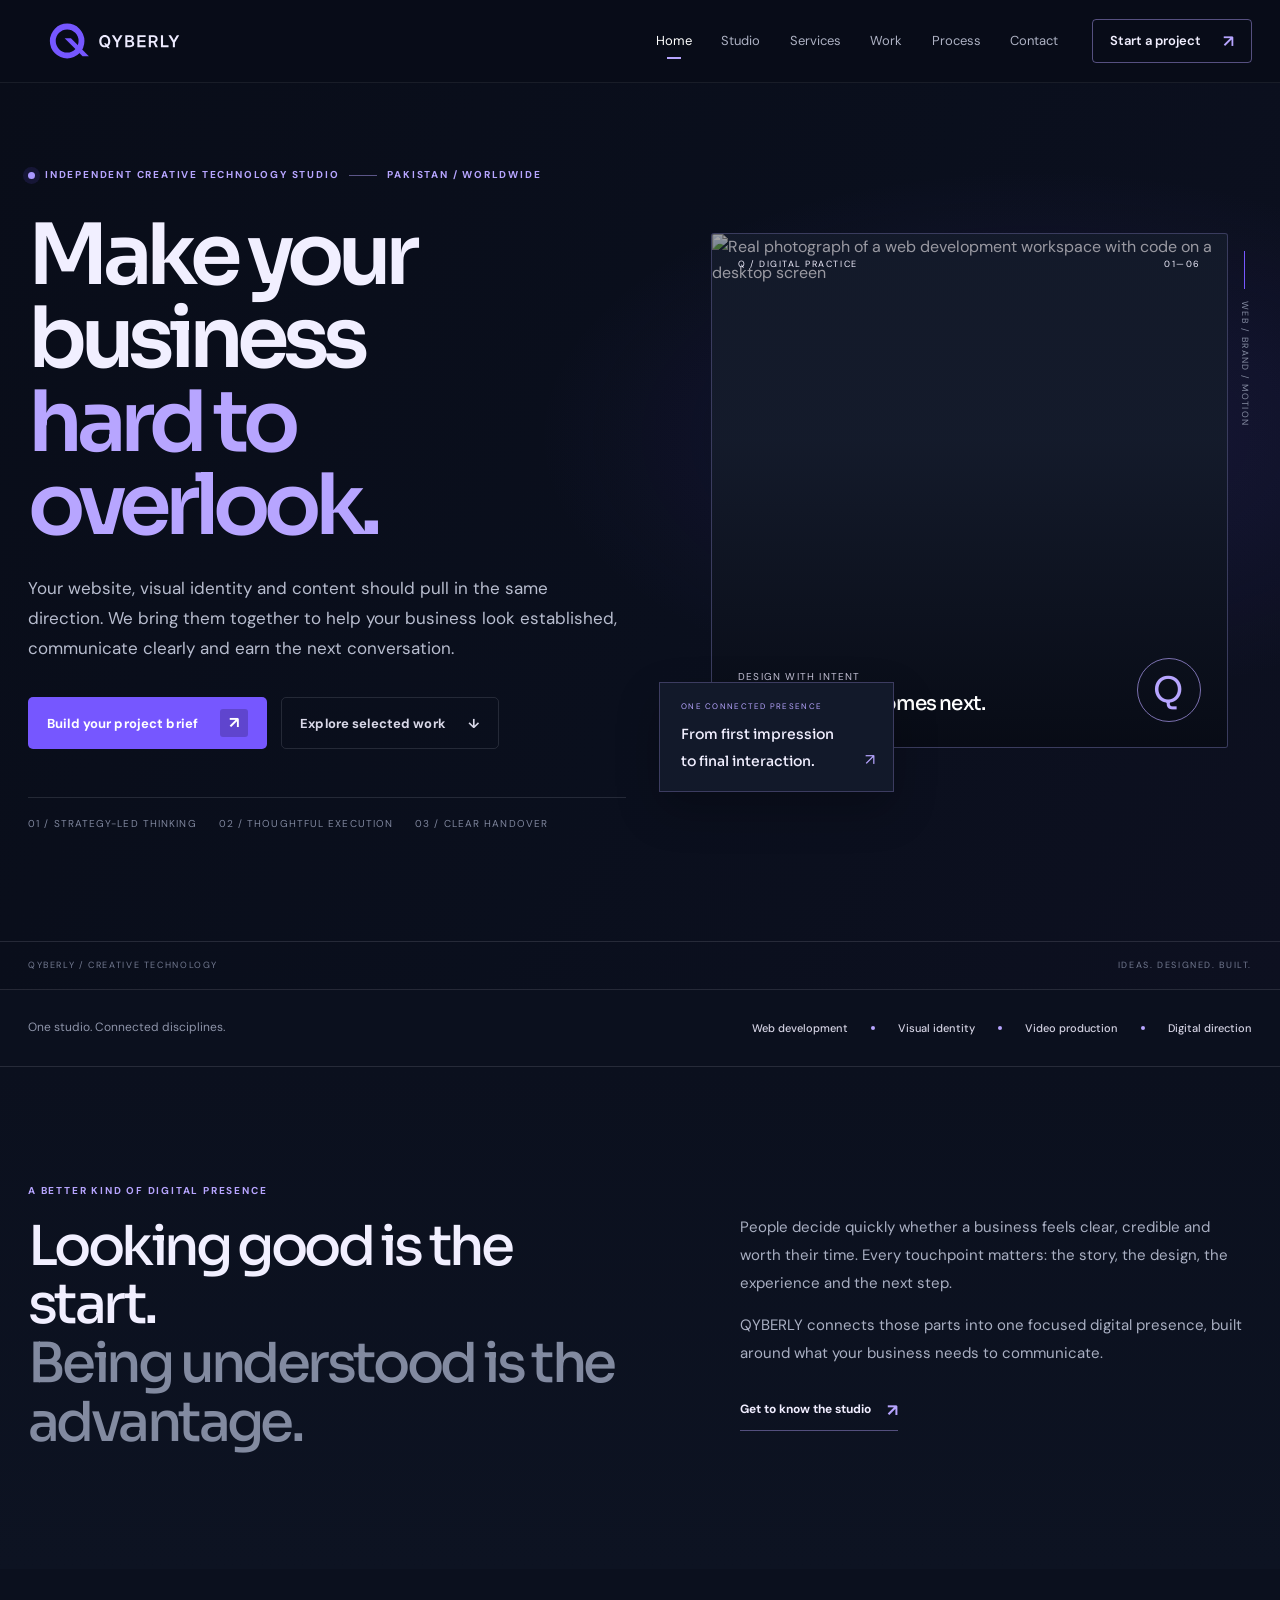
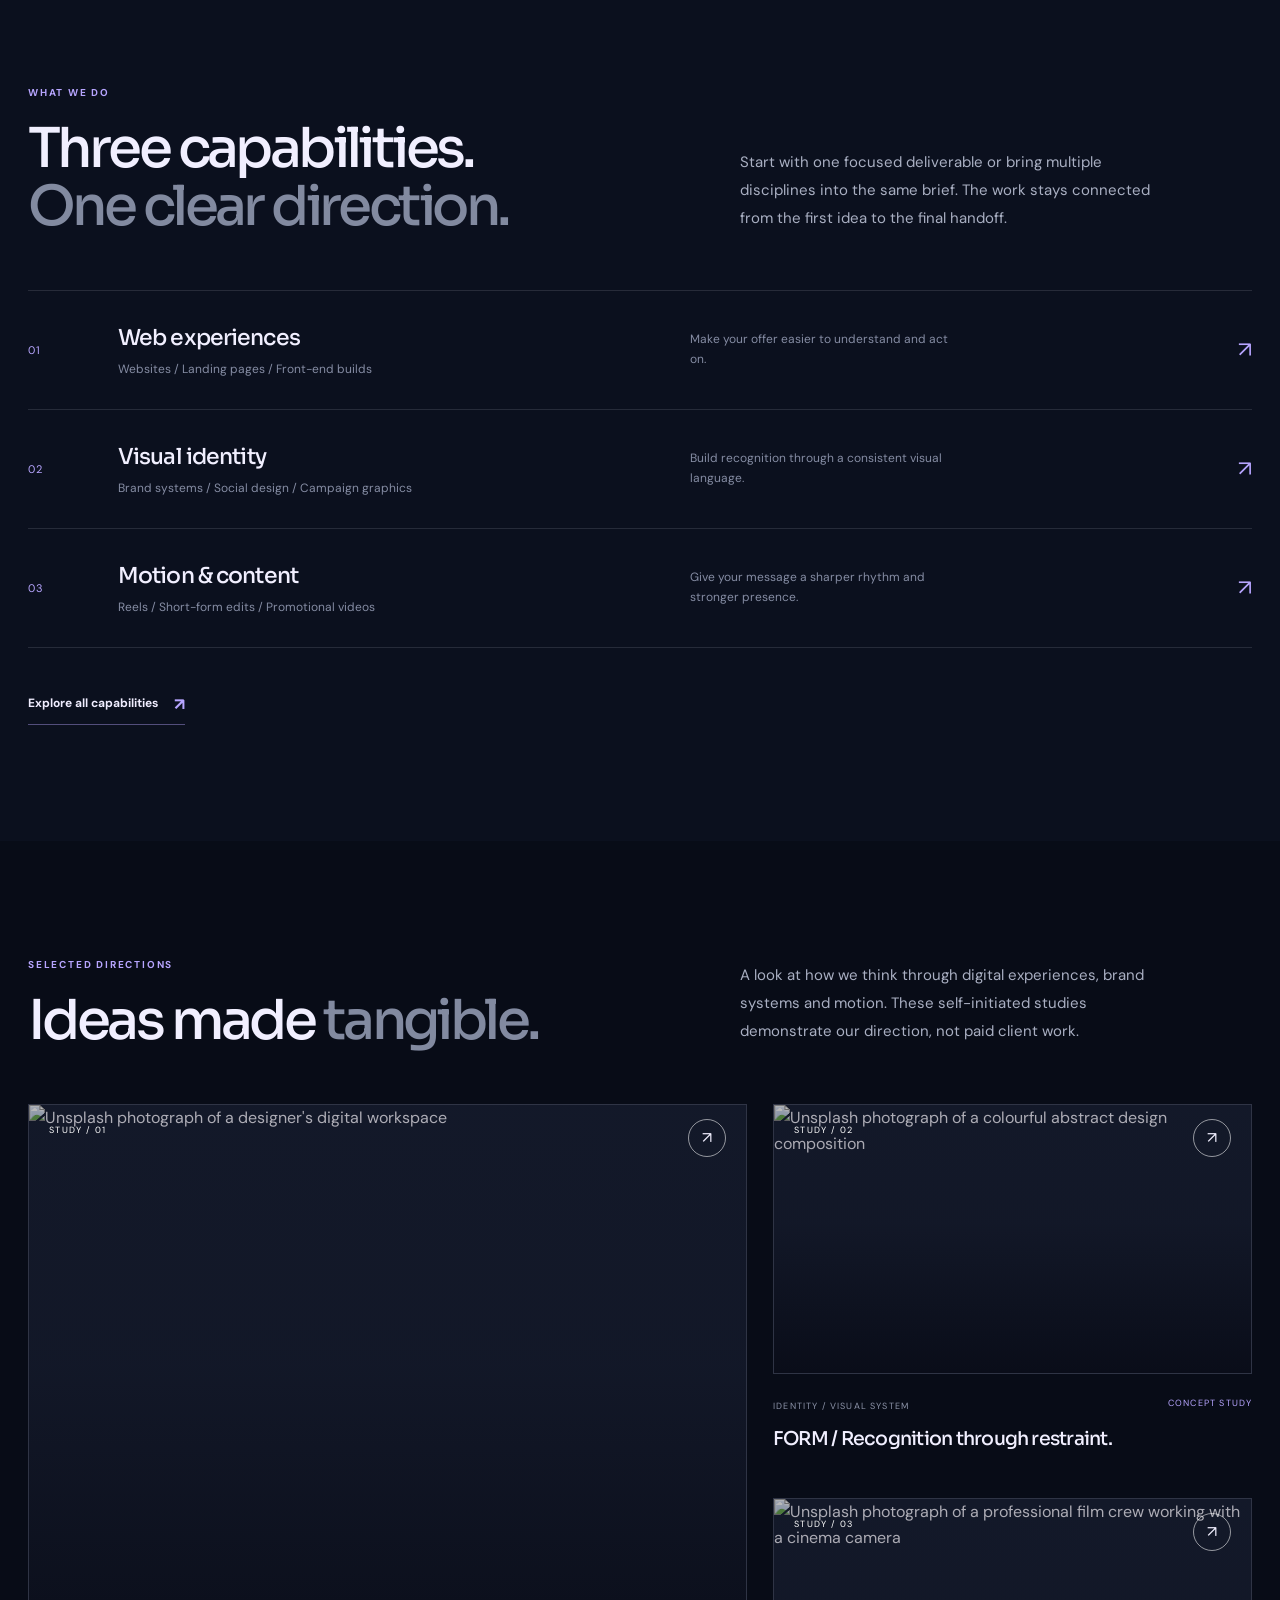
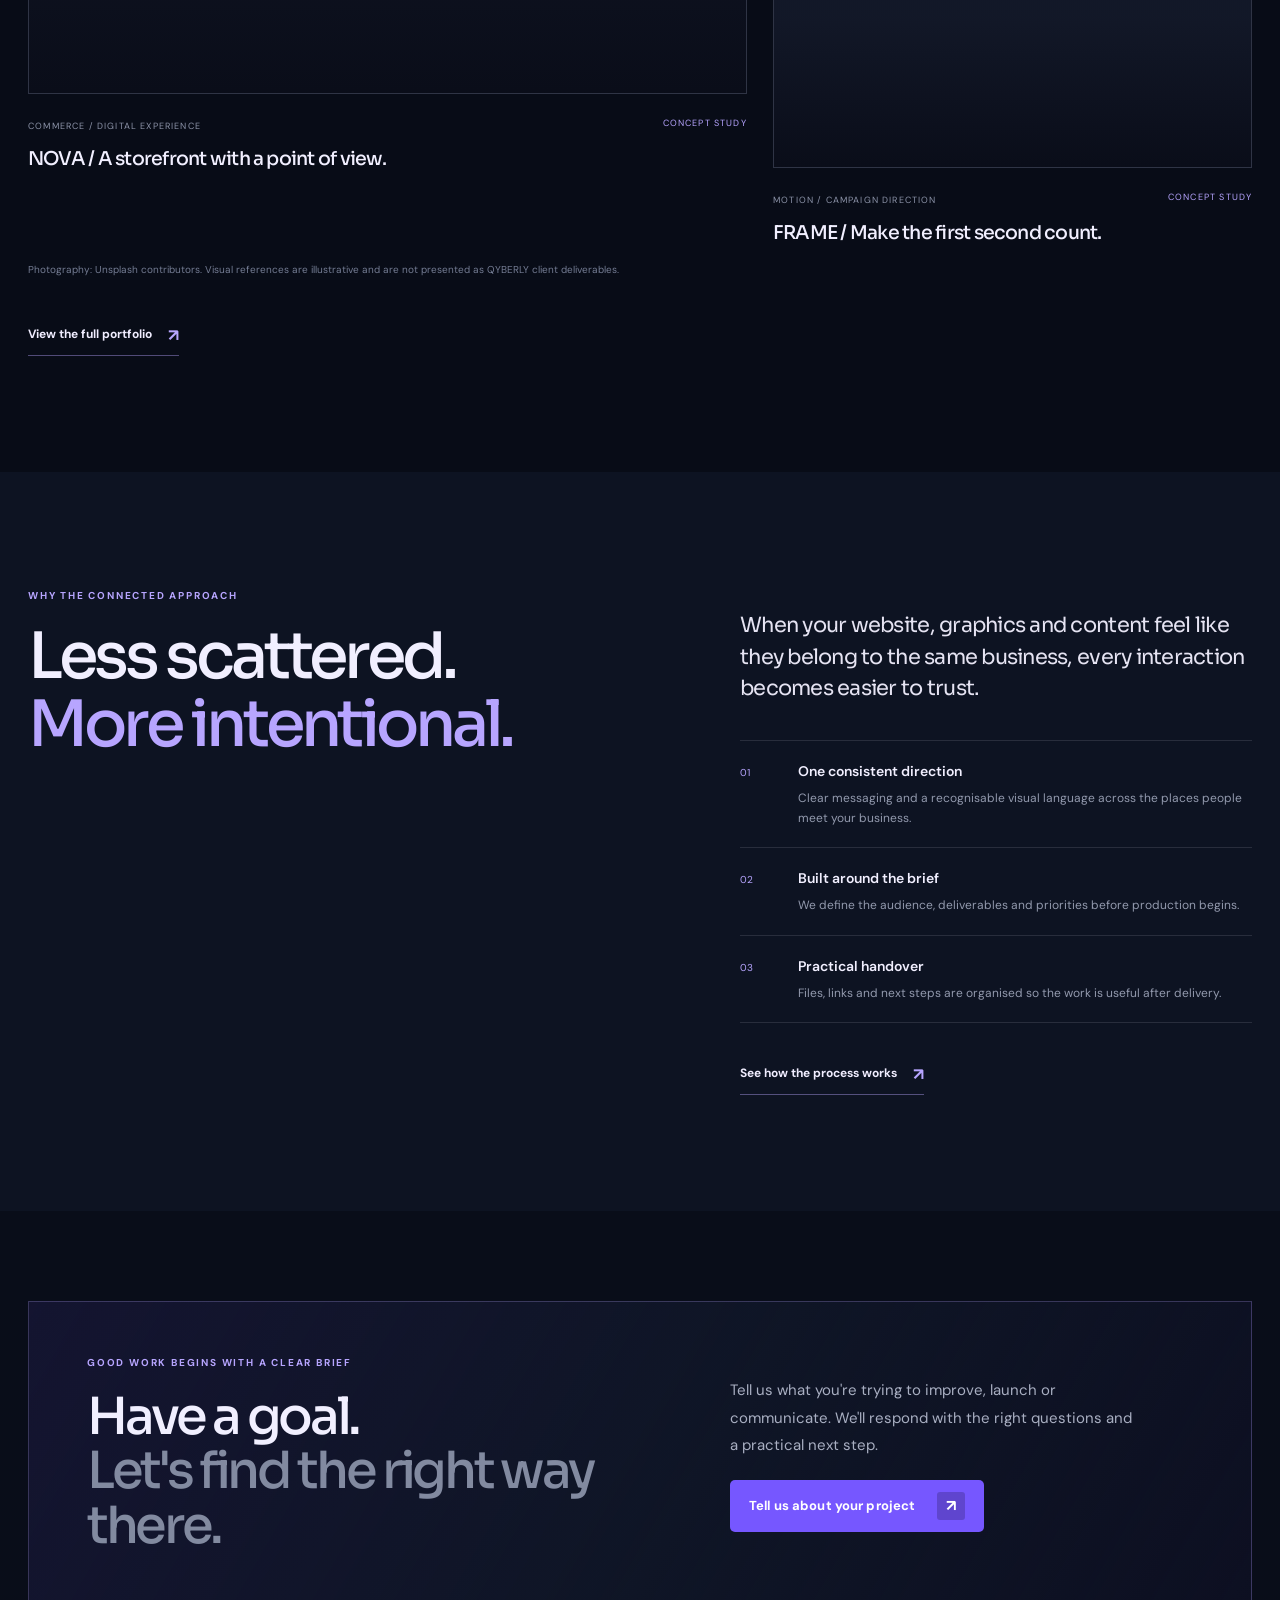
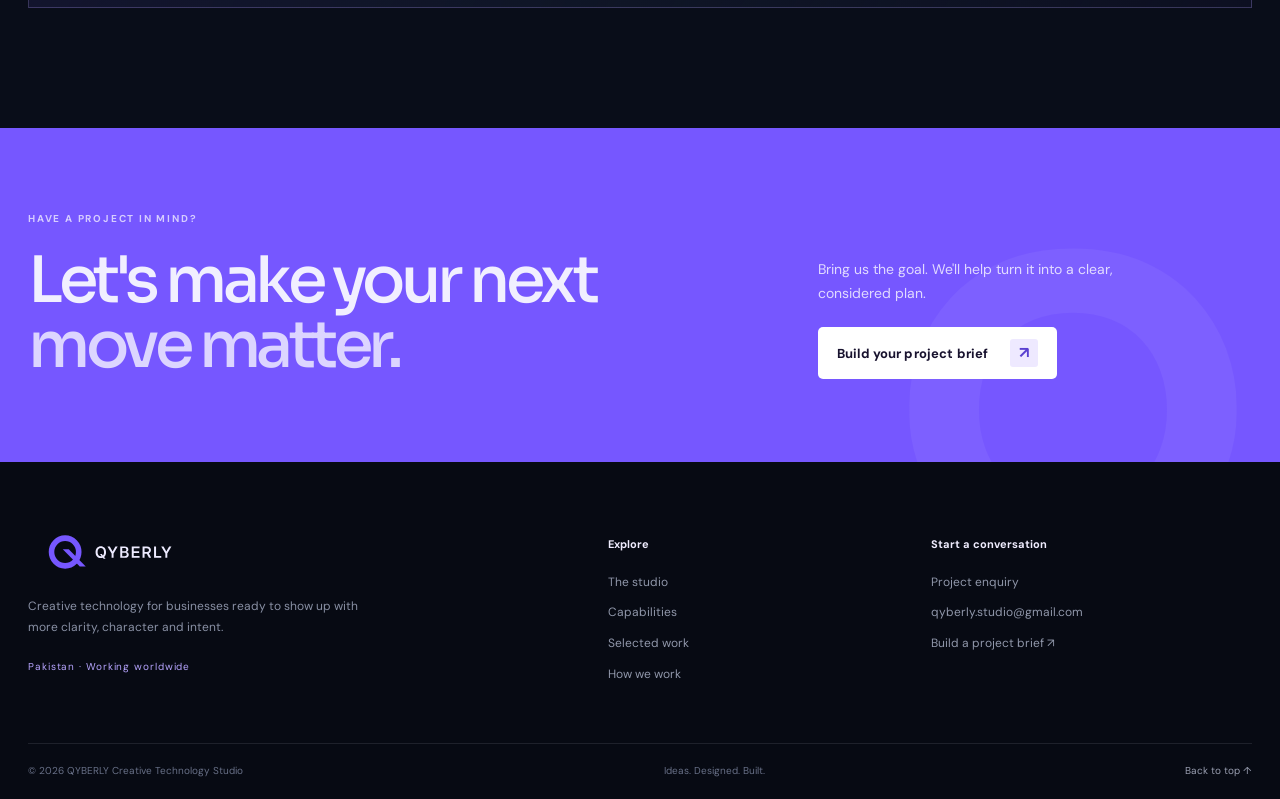
==== index.html @ 38f423c2 "Launch QYBERLY premium studio website v4.0" ====
<!doctype html>
<html lang="en">
<head>
  <meta charset="utf-8">
  <meta name="viewport" content="width=device-width, initial-scale=1">
  <meta name="theme-color" content="#090d19">
  <meta name="description" content="QYBERLY connects web development, graphic design and video production into a clear digital presence for businesses in Pakistan and worldwide.">
  <meta property="og:type" content="website">
  <meta property="og:title" content="Creative technology for ambitious businesses | QYBERLY">
  <meta property="og:description" content="QYBERLY connects web development, graphic design and video production into a clear digital presence for businesses in Pakistan and worldwide.">
  <meta property="og:image" content="assets/brand/qyberly-logo-transparent.png">
  <title>Creative technology for ambitious businesses | QYBERLY</title>
  <link rel="icon" href="assets/brand/favicon.ico" sizes="any">
  <link rel="icon" type="image/png" href="assets/brand/favicon-32.png">
  <link rel="preconnect" href="https://fonts.googleapis.com">
  <link rel="preconnect" href="https://fonts.gstatic.com" crossorigin>
  <link href="https://fonts.googleapis.com/css2?family=DM+Sans:wght@400;500;600;700&family=Sora:wght@400;500;600;700;800&display=swap" rel="stylesheet">
  <link rel="stylesheet" href="css/style.css">
  
  <script src="js/main.js" defer></script>
</head>
<body data-page="index">
<a class="skip-link" href="#main">Skip to content</a>
<div class="reading-progress" aria-hidden="true"><span id="reading-progress-bar"></span></div>
<header class="site-header" id="top">
  <div class="nav-frame">
    <a class="brand-lockup" href="index.html" aria-label="QYBERLY home"><img src="assets/brand/qyberly-logo.svg" alt="QYBERLY Creative Technology Studio"></a>
    <button class="nav-toggle" type="button" aria-expanded="false" aria-controls="primary-nav" aria-label="Open navigation"><span></span><span></span></button>
    <nav class="primary-nav" id="primary-nav" aria-label="Primary navigation"><a href="index.html" aria-current="page">Home</a><a href="about.html">Studio</a><a href="services.html">Services</a><a href="portfolio.html">Work</a><a href="process.html">Process</a><a href="contact.html">Contact</a></nav>
    <a class="nav-cta" href="contact.html">Start a project <span aria-hidden="true">↗</span></a>
  </div>
</header>
<main id="main">
<section class="home-hero">
  <div class="container hero-layout">
    <div class="hero-copy" data-reveal>
      <div class="hero-kicker"><span class="status-dot"></span> Independent creative technology studio <span class="kicker-line"></span> Pakistan / Worldwide</div>
      <h1>Make your business<br><span class="type-accent">hard to overlook.</span></h1>
      <p class="hero-lead">Your website, visual identity and content should pull in the same direction. We bring them together to help your business look established, communicate clearly and earn the next conversation.</p>
      <div class="hero-actions"><a class="button button-primary" href="contact.html">Build your project brief <span class="button-arrow">↗</span></a><a class="button button-quiet" href="portfolio.html">Explore selected work <span aria-hidden="true">↓</span></a></div>
      <div class="hero-proof"><span>01 / Strategy-led thinking</span><span>02 / Thoughtful execution</span><span>03 / Clear handover</span></div>
    </div>
    <div class="hero-art" data-reveal data-delay="120">
      <div class="hero-image-frame"><img src="https://images.unsplash.com/photo-1498050108023-c5249f4df085?auto=format&fit=crop&w=1800&q=88" alt="Real photograph of a web development workspace with code on a desktop screen" fetchpriority="high"><div class="image-shade"></div><div class="hero-image-top"><span>Q / DIGITAL PRACTICE</span><span>01—06</span></div><div class="hero-image-bottom"><span>DESIGN WITH INTENT<br><strong>Build for what comes next.</strong></span><span class="hero-orbit">Q</span></div></div>
      <div class="hero-side-note"><span class="vertical-rule"></span><span>Web / Brand / Motion</span></div>
      <div class="hero-floating-note"><span class="note-label">ONE CONNECTED PRESENCE</span><strong>From first impression<br>to final interaction.</strong><span class="note-mark">↗</span></div>
    </div>
  </div>
  <div class="hero-bottom-rule"><div class="container"><span>QYBERLY / CREATIVE TECHNOLOGY</span><span>IDEAS. DESIGNED. BUILT.</span></div></div>
</section>
<section class="discipline-strip" aria-label="QYBERLY capabilities"><div class="container discipline-content"><span>One studio. Connected disciplines.</span><div><b>Web development</b><i></i><b>Visual identity</b><i></i><b>Video production</b><i></i><b>Digital direction</b></div></div></section>
<section class="section section-intro"><div class="container intro-grid"><div data-reveal><span class="eyebrow">A better kind of digital presence</span><h2>Looking good is the start.<br><span class="text-muted">Being understood is the advantage.</span></h2></div><div class="intro-copy" data-reveal data-delay="100"><p>People decide quickly whether a business feels clear, credible and worth their time. Every touchpoint matters: the story, the design, the experience and the next step.</p><p>QYBERLY connects those parts into one focused digital presence, built around what your business needs to communicate.</p><a class="underlink" href="about.html">Get to know the studio <span>↗</span></a></div></div></section>
<section class="section section-services"><div class="container"><div class="section-heading" data-reveal><div><span class="eyebrow">What we do</span><h2>Three capabilities.<br><span class="text-muted">One clear direction.</span></h2></div><p>Start with one focused deliverable or bring multiple disciplines into the same brief. The work stays connected from the first idea to the final handoff.</p></div>
  <div class="service-list-home">
    <a class="service-line" href="services.html#web" data-reveal><span class="service-index">01</span><div class="service-name"><h3>Web experiences</h3><p>Websites / Landing pages / Front-end builds</p></div><span class="service-description">Make your offer easier to understand and act on.</span><span class="service-arrow">↗</span></a>
    <a class="service-line" href="services.html#brand" data-reveal><span class="service-index">02</span><div class="service-name"><h3>Visual identity</h3><p>Brand systems / Social design / Campaign graphics</p></div><span class="service-description">Build recognition through a consistent visual language.</span><span class="service-arrow">↗</span></a>
    <a class="service-line" href="services.html#motion" data-reveal><span class="service-index">03</span><div class="service-name"><h3>Motion & content</h3><p>Reels / Short-form edits / Promotional videos</p></div><span class="service-description">Give your message a sharper rhythm and stronger presence.</span><span class="service-arrow">↗</span></a>
  </div>
  <div class="section-end-link" data-reveal><a class="underlink" href="services.html">Explore all capabilities <span>↗</span></a></div>
</div></section>
<section class="section section-work"><div class="container"><div class="section-heading" data-reveal><div><span class="eyebrow">Selected directions</span><h2>Ideas made <span class="text-muted">tangible.</span></h2></div><p>A look at how we think through digital experiences, brand systems and motion. These self-initiated studies demonstrate our direction, not paid client work.</p></div>
  <div class="home-work-grid">
    <a class="home-work-card home-work-large" href="portfolio.html#nova" data-reveal><div class="home-work-image"><img src="https://images.unsplash.com/photo-1507238691740-187a5b1d37b8?auto=format&fit=crop&w=1600&q=88" alt="Unsplash photograph of a designer's digital workspace" loading="lazy"><span class="image-index">STUDY / 01</span><span class="image-hover-arrow">↗</span></div><div class="home-work-meta"><div><span>Commerce / Digital experience</span><h3>NOVA / A storefront with a point of view.</h3></div><span class="work-type">CONCEPT STUDY</span></div></a>
    <a class="home-work-card" href="portfolio.html#form" data-reveal data-delay="80"><div class="home-work-image"><img src="https://images.unsplash.com/photo-1561070791-2526d30994b5?auto=format&fit=crop&w=1600&q=88" alt="Unsplash photograph of a colourful abstract design composition" loading="lazy"><span class="image-index">STUDY / 02</span><span class="image-hover-arrow">↗</span></div><div class="home-work-meta"><div><span>Identity / Visual system</span><h3>FORM / Recognition through restraint.</h3></div><span class="work-type">CONCEPT STUDY</span></div></a>
    <a class="home-work-card" href="portfolio.html#frame" data-reveal data-delay="150"><div class="home-work-image"><img src="https://images.unsplash.com/photo-1781127445140-969397fa151c?auto=format&fit=crop&w=1600&q=88" alt="Unsplash photograph of a professional film crew working with a cinema camera" loading="lazy"><span class="image-index">STUDY / 03</span><span class="image-hover-arrow">↗</span></div><div class="home-work-meta"><div><span>Motion / Campaign direction</span><h3>FRAME / Make the first second count.</h3></div><span class="work-type">CONCEPT STUDY</span></div></a>
  </div>
  <p class="image-credit">Photography: Unsplash contributors. Visual references are illustrative and are not presented as QYBERLY client deliverables.</p>
  <div class="section-end-link" data-reveal><a class="underlink" href="portfolio.html">View the full portfolio <span>↗</span></a></div>
</div></section>
<section class="section section-difference"><div class="container difference-grid"><div class="difference-title" data-reveal><span class="eyebrow">Why the connected approach</span><h2>Less scattered.<br><em>More intentional.</em></h2></div><div class="difference-content" data-reveal data-delay="100"><p class="difference-lead">When your website, graphics and content feel like they belong to the same business, every interaction becomes easier to trust.</p><div class="difference-points"><div><span>01</span><div><h3>One consistent direction</h3><p>Clear messaging and a recognisable visual language across the places people meet your business.</p></div></div><div><span>02</span><div><h3>Built around the brief</h3><p>We define the audience, deliverables and priorities before production begins.</p></div></div><div><span>03</span><div><h3>Practical handover</h3><p>Files, links and next steps are organised so the work is useful after delivery.</p></div></div></div><a class="underlink" href="process.html">See how the process works <span>↗</span></a></div></div></section>
<section class="section section-fit"><div class="container fit-panel" data-reveal><div><span class="eyebrow">Good work begins with a clear brief</span><h2>Have a goal.<br><span class="text-muted">Let's find the right way there.</span></h2></div><div><p>Tell us what you're trying to improve, launch or communicate. We'll respond with the right questions and a practical next step.</p><a class="button button-primary" href="contact.html">Tell us about your project <span class="button-arrow">↗</span></a></div></div></section>
</main>
<section class="closing-band">
  <div class="container closing-inner" data-reveal>
    <div><span class="eyebrow">Have a project in mind?</span><h2>Let's make your next<br><em>move matter.</em></h2></div>
    <div class="closing-action"><p>Bring us the goal. We'll help turn it into a clear, considered plan.</p><a class="button button-light" href="contact.html">Build your project brief <span class="button-arrow">↗</span></a></div>
  </div>
</section>
<footer class="site-footer">
  <div class="container footer-main">
    <div class="footer-intro"><a href="index.html" class="footer-logo"><img src="assets/brand/qyberly-logo.svg" alt="QYBERLY"></a><p>Creative technology for businesses ready to show up with more clarity, character and intent.</p><span class="footer-location">Pakistan · Working worldwide</span></div>
    <div class="footer-column"><h3>Explore</h3><a href="about.html">The studio</a><a href="services.html">Capabilities</a><a href="portfolio.html">Selected work</a><a href="process.html">How we work</a></div>
    <div class="footer-column"><h3>Start a conversation</h3><a href="contact.html">Project enquiry</a><a href="mailto:qyberly.studio@gmail.com">qyberly.studio@gmail.com</a><a href="contact.html#project-brief">Build a project brief ↗</a></div>
  </div>
  <div class="container footer-bottom"><span>© <span data-year></span> QYBERLY Creative Technology Studio</span><span>Ideas. Designed. Built.</span><a href="#top">Back to top ↑</a></div>
</footer>

<dialog class="command-palette" id="command-palette" aria-label="Quick navigation">
  <div class="command-palette-head"><span>QYBERLY / QUICK NAVIGATION</span><kbd>ESC</kbd></div>
  <label class="command-search"><span>⌕</span><input id="command-search-input" type="search" placeholder="Search pages and actions..." autocomplete="off"></label>
  <div class="command-results" id="command-results">
    <a href="index.html"><small>PAGE / 01</small><b>Home</b><span>↗</span></a>
    <a href="about.html"><small>PAGE / 02</small><b>Studio</b><span>↗</span></a>
    <a href="services.html"><small>PAGE / 03</small><b>Services</b><span>↗</span></a>
    <a href="portfolio.html"><small>PAGE / 04</small><b>Selected work</b><span>↗</span></a>
    <a href="process.html"><small>PAGE / 05</small><b>Process</b><span>↗</span></a>
    <a href="contact.html"><small>ACTION / START</small><b>Build a project brief</b><span>↗</span></a>
  </div>
  <div class="command-palette-foot"><span>TIP</span> Press <kbd>Ctrl</kbd> + <kbd>K</kbd> from anywhere to open this menu.</div>
</dialog>

<button class="back-top" type="button" aria-label="Back to top">↑</button>
</body>
</html>
---- css/style.css ----
/* QYBERLY / Studio website v3.0. Plain CSS, no build step. */
:root{
  color-scheme:dark;
  --bg:#090d19;--bg-soft:#0d1221;--panel:#11182a;--panel-2:#151d31;--panel-3:#1a2238;
  --text:#f1efff;--text-soft:#c4c4d4;--muted:#8d93a9;--line:rgba(237,235,255,.12);
  --violet:#7657ff;--violet-light:#b7a5ff;--violet-deep:#5c40e8;--white:#fff;
  --font-display:'Sora',system-ui,sans-serif;--font-body:'DM Sans',system-ui,sans-serif;
  --ease:cubic-bezier(.22,.68,0,1);--ease-out:cubic-bezier(.2,.75,.25,1);--radius:18px;
  --container: min(1240px, calc(100% - 56px));
}
*{box-sizing:border-box}html{scroll-behavior:smooth;scroll-padding-top:110px}body{margin:0;background:var(--bg);color:var(--text);font-family:var(--font-body);font-size:16px;line-height:1.65;-webkit-font-smoothing:antialiased}body.nav-open{overflow:hidden}a{color:inherit;text-decoration:none}button,input,textarea,select{font:inherit}button{color:inherit}img{display:block;max-width:100%}::selection{background:rgba(118,87,255,.35);color:#fff}.container{width:var(--container);margin-inline:auto}.skip-link{position:fixed;left:18px;top:-60px;z-index:999;background:#fff;color:#111;padding:12px 16px;border-radius:6px}.skip-link:focus{top:18px}.reading-progress{position:fixed;top:0;left:0;width:100%;height:2px;z-index:200;background:transparent}.reading-progress span{display:block;width:0;height:100%;background:var(--violet-light);transform-origin:left}
.site-header{position:sticky;top:0;z-index:100;background:rgba(9,13,25,.88);backdrop-filter:blur(18px);border-bottom:1px solid rgba(237,235,255,.075)}.nav-frame{width:var(--container);height:82px;margin:auto;display:flex;align-items:center;justify-content:space-between;gap:34px}.brand-lockup{width:174px;flex:none;display:flex;align-items:center}.brand-lockup img{width:100%;height:auto}.primary-nav{display:flex;align-items:center;gap:clamp(18px,2.3vw,32px);margin-left:auto}.primary-nav a{font-size:13px;color:#aeb2c4;transition:color .35s var(--ease)}.primary-nav a:hover,.primary-nav a[aria-current=page]{color:#fff}.primary-nav a[aria-current=page]:after{content:'';display:block;height:2px;width:14px;margin:5px auto -7px;background:var(--violet-light)}.nav-cta{height:44px;padding:0 17px;display:inline-flex;align-items:center;gap:22px;border:1px solid rgba(183,165,255,.45);border-radius:4px;font-size:13px;font-weight:600;white-space:nowrap;transition:background .35s var(--ease),border-color .35s var(--ease),transform .35s var(--ease)}.nav-cta span{color:var(--violet-light);font-size:17px}.nav-cta:hover{background:rgba(118,87,255,.12);border-color:var(--violet-light);transform:translateY(-2px)}.nav-toggle{display:none}
.home-hero{position:relative;overflow:hidden;border-bottom:1px solid var(--line);background:radial-gradient(ellipse at 81% 39%,rgba(86,62,201,.16),transparent 34%),linear-gradient(120deg,#090d19 0%,#0a0f1d 55%,#0d1020 100%)}.hero-layout{min-height:690px;padding-top:84px;padding-bottom:92px;display:grid;grid-template-columns:1.05fr .95fr;gap:7%;align-items:center}.hero-copy{position:relative;z-index:2;padding-bottom:16px}.hero-kicker,.eyebrow{display:flex;align-items:center;gap:10px;color:var(--violet-light);font-size:10px;text-transform:uppercase;letter-spacing:.18em;font-weight:700}.status-dot{width:7px;height:7px;border-radius:50%;background:#a997ff;box-shadow:0 0 0 5px rgba(118,87,255,.13)}.kicker-line{width:28px;height:1px;background:rgba(183,165,255,.48)}h1,h2,h3,p{margin-top:0}.hero-copy h1,.page-hero h1{font-family:var(--font-display);font-weight:600;letter-spacing:-.075em;line-height:.99;font-size:clamp(3.6rem,6.6vw,6.65rem);margin:30px 0 26px;max-width:800px}.type-accent,.page-hero h1 em,.difference-title h2 em,.faq-layout h2 em,.contact-aside h2 em,.service-panel-copy h2 em,.process-intro h2 em,.collaboration-grid h2 em{font-style:normal;color:var(--violet-light)}.hero-lead{max-width:590px;color:#b8bdcf;font-size:17px;line-height:1.75;margin-bottom:34px}.hero-actions{display:flex;gap:14px;align-items:center;flex-wrap:wrap}.button{min-height:52px;padding:0 18px;display:inline-flex;align-items:center;justify-content:center;gap:22px;border:1px solid transparent;border-radius:5px;font-weight:700;font-size:13px;letter-spacing:.01em;transition:transform .4s var(--ease),background .4s var(--ease),border-color .4s var(--ease),color .4s var(--ease);cursor:pointer}.button:hover{transform:translateY(-3px)}.button:active{transform:translateY(-1px) scale(.99)}.button-primary{background:var(--violet);color:white}.button-primary:hover{background:#886eff}.button-arrow{width:28px;height:28px;border-radius:3px;background:rgba(12,9,31,.22);display:inline-flex;align-items:center;justify-content:center;font-size:16px}.button-quiet{background:transparent;border-color:var(--line);color:#d9d8e8}.button-quiet:hover,.button-outline:hover{border-color:var(--violet-light);background:rgba(118,87,255,.09)}.hero-proof{display:flex;gap:22px;flex-wrap:wrap;margin-top:48px;padding-top:18px;border-top:1px solid var(--line);max-width:610px}.hero-proof span{font-size:10px;text-transform:uppercase;letter-spacing:.11em;color:#7f869d}.hero-art{position:relative;min-width:0;padding:10px 24px 44px 0}.hero-image-frame{height:515px;position:relative;overflow:hidden;background:#151c2d;border:1px solid rgba(183,165,255,.23);border-radius:3px}.hero-image-frame img{width:100%;height:100%;object-fit:cover;filter:saturate(.72) brightness(.72);transition:transform 1.2s var(--ease)}.hero-image-frame:hover img{transform:scale(1.035)}.image-shade{position:absolute;inset:0;background:linear-gradient(180deg,rgba(5,8,17,.12),rgba(5,8,17,.08) 40%,rgba(5,8,17,.83))}.hero-image-top,.hero-image-bottom{position:absolute;left:26px;right:26px;display:flex;justify-content:space-between;align-items:flex-start}.hero-image-top{top:23px;color:#f1efff;font-size:9px;letter-spacing:.17em}.hero-image-bottom{bottom:25px;align-items:flex-end;color:#c7c5d9;font-size:10px;letter-spacing:.12em;line-height:1.8}.hero-image-bottom strong{font-family:var(--font-display);display:block;font-size:20px;letter-spacing:-.04em;color:#fff;font-weight:500}.hero-orbit{width:64px;height:64px;border:1px solid rgba(183,165,255,.65);border-radius:50%;display:grid;place-items:center;color:var(--violet-light);font-family:var(--font-display);font-size:35px;line-height:1}.hero-side-note{position:absolute;right:0;top:5%;writing-mode:vertical-rl;display:flex;gap:12px;align-items:center;color:#858ca2;font-size:9px;letter-spacing:.16em;text-transform:uppercase}.vertical-rule{height:38px;width:1px;background:var(--violet)}.hero-floating-note{position:absolute;bottom:0;left:-52px;background:#12192a;border:1px solid rgba(183,165,255,.25);padding:17px 21px;min-width:235px;box-shadow:0 18px 44px rgba(0,0,0,.24)}.note-label{display:block;color:var(--violet-light);font-size:8px;letter-spacing:.16em;margin-bottom:8px}.hero-floating-note strong{font-family:var(--font-display);font-size:14px;line-height:1.45;font-weight:500}.note-mark{position:absolute;right:18px;bottom:18px;color:var(--violet-light)}.hero-bottom-rule{border-top:1px solid var(--line)}.hero-bottom-rule .container{height:47px;display:flex;align-items:center;justify-content:space-between;color:#737a91;font-size:9px;letter-spacing:.18em}.discipline-strip{border-bottom:1px solid var(--line);background:#0b101e}.discipline-content{min-height:76px;display:flex;align-items:center;justify-content:space-between;gap:20px}.discipline-content>span{color:#8e94a9;font-size:12px}.discipline-content>div{display:flex;align-items:center;gap:23px;flex-wrap:wrap}.discipline-content b{font-weight:500;font-size:11px;color:#d4d2e3}.discipline-content i{width:4px;height:4px;background:var(--violet-light);border-radius:50%}
.section{padding:116px 0}.section-tight{padding:88px 0}.section-intro{background:linear-gradient(180deg,#0b101e,#0d1322)}.intro-grid,.section-heading,.difference-grid,.fit-panel,.about-story-grid,.capability-grid,.faq-layout,.collaboration-grid{display:grid;grid-template-columns:1.08fr .92fr;gap:9%;align-items:start}.intro-grid h2,.section-heading h2,.difference-title h2,.fit-panel h2,.about-story-grid h2,.capability-grid h2,.faq-layout h2,.collaboration-grid h2,.contact-aside h2,.service-selector-intro h2,.process-intro h2{font-family:var(--font-display);font-size:clamp(2.5rem,4.3vw,4.25rem);line-height:1.07;letter-spacing:-.065em;font-weight:500;margin:18px 0 0}.text-muted{color:#828aa0}.intro-copy{padding-top:31px}.intro-copy p,.section-heading>p,.fit-panel>div:last-child>p,.about-prose p,.capability-grid>div>p,.collaboration-grid>div>p{color:#a9afc2;line-height:1.85;font-size:15px}.underlink{display:inline-flex;align-items:center;gap:16px;margin-top:13px;padding-bottom:6px;border-bottom:1px solid rgba(183,165,255,.42);font-size:12px;font-weight:700;color:#f0edff;transition:gap .35s var(--ease),color .35s var(--ease)}.underlink span{color:var(--violet-light);font-size:17px}.underlink:hover{gap:23px;color:var(--violet-light)}.section-services{background:#0b101e}.section-heading{align-items:end;margin-bottom:53px}.section-heading>p{max-width:410px;margin-bottom:5px}.service-list-home{border-top:1px solid var(--line)}.service-line{display:grid;grid-template-columns:70px 1.1fr 1fr 40px;gap:20px;align-items:center;padding:29px 0;border-bottom:1px solid var(--line);transition:padding .4s var(--ease),background .4s var(--ease)}.service-line:hover{padding-left:14px;padding-right:14px;background:rgba(118,87,255,.045)}.service-index{color:var(--violet-light);font-size:11px;letter-spacing:.13em}.service-name h3{font-family:var(--font-display);font-size:22px;letter-spacing:-.04em;font-weight:500;margin:0 0 4px}.service-name p,.service-description{font-size:12px;color:#858ca3;margin:0}.service-description{max-width:260px}.service-arrow{justify-self:end;font-size:22px;color:var(--violet-light);transition:transform .4s var(--ease)}.service-line:hover .service-arrow{transform:translate(4px,-4px)}.section-end-link{margin-top:29px}.section-work{background:#080c17}.home-work-grid{display:grid;grid-template-columns:1.2fr .8fr;gap:42px 26px}.home-work-card{display:block;min-width:0}.home-work-large{grid-row:span 2}.home-work-image{height:270px;position:relative;overflow:hidden;background:#141a2b;border:1px solid var(--line)}.home-work-large .home-work-image{height:590px}.home-work-image:after{content:'';position:absolute;inset:0;background:linear-gradient(180deg,rgba(6,8,18,.08),rgba(6,8,18,.13) 44%,rgba(6,8,18,.72));pointer-events:none}.home-work-image img{width:100%;height:100%;object-fit:cover;filter:saturate(.72) brightness(.78);transition:transform 1.1s var(--ease),filter .8s var(--ease)}.home-work-card:hover img{transform:scale(1.045);filter:saturate(.9) brightness(.82)}.image-index{position:absolute;z-index:2;top:18px;left:20px;color:#fff;font-size:9px;letter-spacing:.15em}.image-hover-arrow{position:absolute;z-index:2;right:20px;top:14px;width:38px;height:38px;border:1px solid rgba(255,255,255,.55);border-radius:50%;display:grid;place-items:center;transition:background .35s var(--ease),transform .35s var(--ease)}.home-work-card:hover .image-hover-arrow{background:var(--violet);border-color:var(--violet);transform:rotate(45deg)}.home-work-meta{padding:17px 0 0;display:flex;justify-content:space-between;gap:18px;align-items:flex-start}.home-work-meta>div>span,.work-type{font-size:9px;text-transform:uppercase;letter-spacing:.13em;color:#8d94a9}.home-work-meta h3{font-family:var(--font-display);font-size:19px;letter-spacing:-.04em;font-weight:500;margin:7px 0 0}.work-type{white-space:nowrap;padding-top:5px;color:var(--violet-light)}.concept-note,.portfolio-disclaimer,.image-credit{font-size:10px;color:#747c93;line-height:1.65}.concept-note{margin:32px 0 0}.image-credit{margin:13px 0 0}.section-difference{background:#0d1322}.difference-title h2{font-size:clamp(2.9rem,5vw,5rem)}.difference-content{padding-top:22px}.difference-lead{font-family:var(--font-display);font-size:21px;line-height:1.5;letter-spacing:-.035em;color:#e5e3f2;margin:0 0 35px}.difference-points{border-top:1px solid var(--line);margin-bottom:24px}.difference-points>div{display:grid;grid-template-columns:42px 1fr;gap:16px;padding:19px 0;border-bottom:1px solid var(--line)}.difference-points>div>span{font-size:10px;color:var(--violet-light);padding-top:5px}.difference-points h3{font-size:14px;font-weight:600;margin:0 0 5px}.difference-points p{font-size:12px;color:#9299ad;line-height:1.7;margin:0}.section-fit{padding-top:90px;padding-bottom:120px}.fit-panel{padding:53px 58px;border:1px solid rgba(183,165,255,.25);background:linear-gradient(120deg,rgba(118,87,255,.1),rgba(17,24,42,.8) 52%,rgba(118,87,255,.04));align-items:center}.fit-panel h2{font-size:clamp(2.4rem,4vw,3.8rem)}.fit-panel>div:last-child{max-width:410px}.fit-panel>div:last-child>p{margin-bottom:20px}
.closing-band{padding:83px 0;background:#7657ff;position:relative;overflow:hidden}.closing-band:after{content:'Q';position:absolute;right:2%;bottom:-170px;font-family:var(--font-display);font-size:420px;font-weight:700;color:rgba(255,255,255,.05);line-height:1;pointer-events:none}.closing-inner{display:grid;grid-template-columns:1fr .65fr;gap:10%;align-items:end;position:relative;z-index:1}.closing-band .eyebrow{color:rgba(255,255,255,.7)}.closing-band h2{font-family:var(--font-display);font-size:clamp(2.7rem,5vw,5rem);line-height:1.03;letter-spacing:-.07em;font-weight:500;margin:20px 0 0}.closing-band h2 em{font-style:normal;color:#dcd5ff}.closing-action p{color:rgba(255,255,255,.78);max-width:330px;font-size:14px;line-height:1.7;margin-bottom:22px}.button-light{background:#fff;color:#18122e}.button-light .button-arrow{background:#eee9ff;color:#5a40d0}.button-light:hover{background:#ece8ff}.site-footer{background:#070a13;padding:68px 0 20px}.footer-main{display:grid;grid-template-columns:1.5fr .7fr 1fr;gap:8%;padding-bottom:58px}.footer-logo{display:block;width:165px}.footer-logo img{width:100%}.footer-intro p{max-width:330px;color:#8990a4;font-size:12px;line-height:1.8;margin:22px 0 13px}.footer-location{font-size:10px;color:var(--violet-light);letter-spacing:.09em}.footer-column{display:flex;flex-direction:column;gap:11px}.footer-column h3{font-size:11px;color:#f0edff;margin:5px 0 8px;font-weight:700}.footer-column a{font-size:12px;color:#9097aa;transition:color .3s}.footer-column a:hover{color:#c2b5ff}.footer-bottom{border-top:1px solid rgba(237,235,255,.1);padding-top:19px;display:flex;justify-content:space-between;gap:16px;color:#687087;font-size:10px}.footer-bottom p{margin:0}.footer-bottom a{color:#9a9fb1}.back-top{position:fixed;right:22px;bottom:22px;width:42px;height:42px;border:1px solid rgba(183,165,255,.35);background:rgba(17,24,42,.92);color:#fff;border-radius:50%;font-size:18px;z-index:60;opacity:0;pointer-events:none;transform:translateY(10px);transition:all .35s var(--ease);cursor:pointer}.back-top.is-visible{opacity:1;pointer-events:auto;transform:translateY(0)}
/* Inner page foundations */
.page-hero{padding:104px 0 80px;background:radial-gradient(ellipse at 78% 5%,rgba(118,87,255,.12),transparent 31%),#0b101e;border-bottom:1px solid var(--line)}.page-hero-grid{display:grid;grid-template-columns:1.1fr .7fr;gap:12%;align-items:end}.page-hero h1{font-size:clamp(3.5rem,6.2vw,6rem);margin:24px 0 0}.page-hero-aside{padding:0 0 8px;max-width:440px}.page-hero-aside p{color:#aeb4c6;font-size:16px;line-height:1.8;margin-bottom:24px}.page-index{display:block;color:#737b91;font-size:9px;letter-spacing:.18em}.about-image-section{padding:58px 0 0}.about-image-wrap{height:430px;position:relative;overflow:hidden;border:1px solid var(--line)}.about-image-wrap img{width:100%;height:100%;object-fit:cover;filter:saturate(.66) brightness(.57)}.about-image-wrap:after{content:'';position:absolute;inset:0;background:linear-gradient(90deg,rgba(8,12,24,.72),transparent 75%)}.about-image-caption{position:absolute;z-index:2;left:42px;bottom:35px}.about-image-caption span{display:block;font-size:9px;letter-spacing:.2em;color:var(--violet-light);margin-bottom:12px}.about-image-caption strong{font-family:var(--font-display);font-size:31px;line-height:1.2;font-weight:500;letter-spacing:-.05em}.about-story-grid{grid-template-columns:.9fr 1fr;gap:15%}.about-story-grid h2{font-size:clamp(2.6rem,4.5vw,4.3rem)}.about-prose{padding-top:22px}.about-prose p{margin-bottom:19px}.principle-grid{display:grid;grid-template-columns:repeat(4,1fr);border-top:1px solid var(--line);border-bottom:1px solid var(--line)}.principle-grid article{padding:28px 24px 30px 0;border-right:1px solid var(--line);margin-right:24px}.principle-grid article:last-child{border-right:0;margin-right:0}.principle-grid article>span{color:var(--violet-light);font-size:9px;letter-spacing:.15em}.principle-grid h3{font-family:var(--font-display);font-size:20px;letter-spacing:-.04em;font-weight:500;margin:19px 0 11px}.principle-grid p{font-size:12px;color:#939aae;line-height:1.8;margin:0}.capability-grid{grid-template-columns:.85fr 1.15fr;align-items:center}.capability-list{border-top:1px solid var(--line)}.capability-list a{display:grid;grid-template-columns:32px 1fr 34px;gap:12px;align-items:center;padding:20px 0;border-bottom:1px solid var(--line)}.capability-list a>span{color:var(--violet-light);font-size:10px}.capability-list strong{font-family:var(--font-display);font-size:18px;font-weight:500}.capability-list small{grid-column:2;color:#858da4;font-size:10px}.capability-list b{grid-column:3;grid-row:1/3;justify-self:end;color:var(--violet-light);font-size:18px;transition:transform .3s}.capability-list a:hover b{transform:translate(4px,-4px)}
/* Services */
.service-selector-section{padding-top:80px}.service-selector-intro{display:flex;justify-content:space-between;align-items:end;margin-bottom:33px}.service-selector-intro h2{font-size:clamp(2.5rem,4.5vw,4.2rem)}.service-tabs{display:flex;gap:5px;border-bottom:1px solid var(--line);margin-bottom:34px}.service-tab{background:none;border:0;padding:17px 20px;color:#838ba1;font-size:12px;cursor:pointer;position:relative}.service-tab:after{content:'';height:2px;position:absolute;left:18px;right:18px;bottom:-1px;background:transparent;transition:background .3s}.service-tab.is-active{color:#fff}.service-tab.is-active:after{background:var(--violet-light)}.service-panel-anchor{scroll-margin-top:110px}.service-panel{display:grid;grid-template-columns:1fr 1fr;gap:8%;align-items:center;min-height:430px}.service-panel[hidden]{display:none}.service-panel-copy h2{font-family:var(--font-display);font-size:clamp(2.7rem,4.4vw,4.2rem);letter-spacing:-.07em;line-height:1.05;font-weight:500;margin:17px 0}.service-panel-copy>p{color:#a4abc0;line-height:1.8;font-size:14px;max-width:480px}.deliverable-list{display:grid;grid-template-columns:1fr 1fr;gap:12px 18px;margin:26px 0 30px}.deliverable-list span{font-size:11px;color:#c8c8d7;position:relative;padding-left:14px}.deliverable-list span:before{content:'';width:5px;height:5px;position:absolute;left:0;top:8px;background:var(--violet-light);border-radius:50%}.service-panel-image{height:440px;position:relative;overflow:hidden;border:1px solid var(--line)}.service-panel-image img{width:100%;height:100%;object-fit:cover;filter:brightness(.72) saturate(.72)}.photo-credit{position:absolute;bottom:12px;left:14px;font-size:9px;color:rgba(255,255,255,.78);text-shadow:0 1px 8px #000}.scope-section{background:#0b101e}.engagement-grid{display:grid;grid-template-columns:repeat(3,1fr);gap:34px}.engagement-grid article{padding:25px 22px 25px 0;border-top:1px solid rgba(183,165,255,.35)}.engagement-number{font-size:9px;color:var(--violet-light);letter-spacing:.15em}.engagement-grid h3{font-family:var(--font-display);font-size:23px;font-weight:500;letter-spacing:-.04em;margin:17px 0 10px}.engagement-grid p{font-size:13px;line-height:1.8;color:#939aae;min-height:70px}.faq-layout{grid-template-columns:.75fr 1.25fr;gap:13%}.faq-layout h2,.contact-aside h2{font-size:clamp(2.6rem,4.5vw,4.4rem)}.faq-layout>div:first-child>p{font-size:13px;color:#858da3;margin-top:20px}.faq-list{border-top:1px solid var(--line)}.faq-item{border-bottom:1px solid var(--line)}.faq-trigger{width:100%;background:none;border:0;display:flex;justify-content:space-between;align-items:center;text-align:left;padding:21px 0;gap:16px;cursor:pointer}.faq-trigger span{font-family:var(--font-display);font-size:15px;font-weight:500;letter-spacing:-.02em}.faq-trigger b{font-size:20px;font-weight:400;color:var(--violet-light);transition:transform .3s}.faq-trigger[aria-expanded=true] b{transform:rotate(45deg)}.faq-answer{padding:0 35px 20px 0}.faq-answer p{color:#9ca3b7;font-size:13px;line-height:1.8;margin:0}
/* Portfolio */
.portfolio-section{padding-top:70px}.portfolio-toolbar{display:flex;align-items:center;justify-content:space-between;gap:20px;margin-bottom:34px}.filter-group{display:flex;gap:7px;flex-wrap:wrap}.filter-button{background:transparent;border:1px solid var(--line);color:#9da4b8;padding:9px 13px;border-radius:3px;font-size:11px;cursor:pointer;transition:background .3s,border-color .3s,color .3s}.filter-button span{font-size:9px;opacity:.6;margin-left:7px}.filter-button.is-active,.filter-button:hover{background:rgba(118,87,255,.16);border-color:rgba(183,165,255,.5);color:#fff}.portfolio-count{font-size:10px;color:#80879d;white-space:nowrap}.portfolio-count strong{color:#fff}.portfolio-grid{display:grid;grid-template-columns:1fr 1fr;gap:42px 28px}.portfolio-card{min-width:0;scroll-margin-top:110px}.portfolio-card[hidden]{display:none}.portfolio-open{display:block;width:100%;padding:0;text-align:left;background:transparent;border:0;cursor:pointer}.portfolio-image{height:345px;position:relative;overflow:hidden;background:#151c2c;border:1px solid var(--line)}.portfolio-card-featured .portfolio-image{height:430px}.portfolio-image>img{width:100%;height:100%;object-fit:cover;filter:brightness(.72) saturate(.7);transition:transform .9s var(--ease),filter .7s}.portfolio-open:hover .portfolio-image>img{transform:scale(1.05);filter:brightness(.88) saturate(.86)}.portfolio-image:after{content:'';position:absolute;inset:0;background:linear-gradient(180deg,rgba(5,8,18,.05),rgba(5,8,18,.1) 38%,rgba(5,8,18,.83));pointer-events:none}.portfolio-serial{position:absolute;left:20px;top:18px;z-index:2;font-size:9px;letter-spacing:.16em;color:#fff}.portfolio-open-icon{position:absolute;right:18px;top:16px;z-index:2;width:38px;height:38px;border:1px solid rgba(255,255,255,.6);border-radius:50%;display:grid;place-items:center;transition:background .35s,transform .35s}.portfolio-open:hover .portfolio-open-icon{background:var(--violet);transform:rotate(45deg)}.portfolio-overlay-title{position:absolute;left:25px;bottom:25px;z-index:2;display:flex;flex-direction:column;gap:4px}.portfolio-overlay-title small{font-size:9px;letter-spacing:.2em;color:#d8d3f3}.portfolio-overlay-title strong{font-family:var(--font-display);font-size:clamp(3.6rem,8vw,6rem);letter-spacing:-.09em;line-height:.9;font-weight:600}.portfolio-overlay-title strong span{color:var(--violet-light)}.portfolio-card-caption{display:flex;align-items:flex-start;justify-content:space-between;gap:16px;padding-top:17px}.portfolio-card-caption>div>span{font-size:9px;color:#8a91a6;text-transform:uppercase;letter-spacing:.13em}.portfolio-card-caption h2{font-family:var(--font-display);font-size:19px;letter-spacing:-.04em;font-weight:500;margin:7px 0 0}.concept-label{display:inline-block;color:var(--violet-light);border:1px solid rgba(183,165,255,.32);padding:5px 8px;font-size:8px;letter-spacing:.11em;text-transform:uppercase;white-space:nowrap}.portfolio-brand-art{background:radial-gradient(circle at 70% 25%,rgba(118,87,255,.35),transparent 38%),#11182a}.portfolio-brand-art:after{display:none}.brand-art-bg{position:absolute;inset:0;display:flex;align-items:center;justify-content:center;flex-direction:column;overflow:hidden}.brand-art-ring{position:absolute;width:260px;height:260px;border:1px solid rgba(183,165,255,.5);border-radius:50%;box-shadow:0 0 80px rgba(118,87,255,.18),inset 0 0 60px rgba(118,87,255,.1)}.brand-art-letter{font-family:var(--font-display);font-size:200px;line-height:1;color:rgba(183,165,255,.12);font-weight:700}.brand-art-word{font-family:var(--font-display);font-weight:600;letter-spacing:.28em;font-size:28px;margin-top:-24px}.brand-art-line{font-size:8px;letter-spacing:.3em;color:var(--violet-light);margin-top:15px}.portfolio-disclaimer{margin-top:37px;padding-top:17px;border-top:1px solid var(--line);max-width:900px}.case-dialog{width:min(900px,calc(100% - 28px));max-height:min(90vh,900px);padding:0;border:1px solid rgba(183,165,255,.28);background:#0d1322;color:var(--text);box-shadow:0 30px 100px rgba(0,0,0,.55)}.case-dialog::backdrop{background:rgba(4,6,13,.84);backdrop-filter:blur(8px)}.dialog-top{display:flex;justify-content:space-between;align-items:center;padding:19px 24px;border-bottom:1px solid var(--line)}.dialog-close{width:36px;height:36px;background:transparent;border:1px solid var(--line);border-radius:50%;font-size:22px;cursor:pointer}.dialog-content{display:grid;grid-template-columns:.85fr 1.15fr;gap:28px;padding:25px}.dialog-visual{min-height:370px;background:linear-gradient(135deg,#181e35,#32256c);position:relative;overflow:hidden}.dialog-visual img{width:100%;height:100%;position:absolute;inset:0;object-fit:cover;filter:brightness(.7)}.dialog-copy{padding:12px 4px}.dialog-category{font-size:9px;color:var(--violet-light);letter-spacing:.16em;text-transform:uppercase}.dialog-copy h2{font-family:var(--font-display);font-size:32px;line-height:1.1;letter-spacing:-.06em;margin:13px 0}.dialog-copy>p{font-size:13px;line-height:1.8;color:#a8aec0}.dialog-detail-grid{display:grid;grid-template-columns:1fr 1fr;gap:18px;margin-top:28px}.dialog-detail-grid span{font-size:8px;letter-spacing:.15em;color:var(--violet-light)}.dialog-detail-grid p{font-size:11px;line-height:1.7;color:#999fb2;margin-top:8px}.dialog-foot{margin-top:25px;display:flex;justify-content:space-between;align-items:center;gap:15px;flex-wrap:wrap}
/* Process */
.process-section{padding-top:80px}.process-intro{display:grid;grid-template-columns:.75fr 1.25fr;gap:11%}.process-intro h2{position:sticky;top:130px}.process-track{border-top:1px solid var(--line)}.process-step{display:grid;grid-template-columns:70px 1fr;gap:20px;padding:34px 0 43px;border-bottom:1px solid var(--line)}.process-step-number{font-family:var(--font-display);font-size:36px;letter-spacing:-.07em;color:var(--violet-light)}.process-step-label{font-size:9px;color:#848ca2;letter-spacing:.2em}.process-step h3{font-family:var(--font-display);font-weight:500;font-size:27px;letter-spacing:-.05em;margin:7px 0 10px}.process-step p{max-width:590px;font-size:13px;color:#a0a7ba;line-height:1.85}.process-step ul{display:grid;grid-template-columns:1fr 1fr 1fr;gap:12px;padding:0;margin:23px 0 0;list-style:none}.process-step li{font-size:10px;color:#d0cede;padding-top:10px;border-top:1px solid rgba(183,165,255,.25)}.collaboration-section{background:#0d1322}.collaboration-grid{grid-template-columns:.82fr 1.18fr;gap:13%}.collaboration-list{border-top:1px solid var(--line)}.collaboration-list>div{display:grid;grid-template-columns:40px 1fr;gap:18px;padding:20px 0;border-bottom:1px solid var(--line)}.collaboration-list span{font-size:10px;color:var(--violet-light)}.collaboration-list p{margin:0;color:#c6c7d4;font-size:13px}
/* Contact / project brief builder */
.contact-hero{padding-bottom:72px}.email-direct{display:inline-flex;gap:16px;align-items:center;color:#fff;font-weight:700;font-size:14px;border-bottom:1px solid rgba(183,165,255,.4);padding-bottom:8px}.email-direct span{color:var(--violet-light)}.contact-section{padding-top:75px}.contact-grid{display:grid;grid-template-columns:.7fr 1.3fr;gap:9%;align-items:start}.contact-aside{position:sticky;top:128px}.contact-aside h2{margin:18px 0}.contact-aside>p{font-size:13px;color:#a0a7ba;line-height:1.8;max-width:330px}.contact-assurance{display:flex;flex-direction:column;gap:11px;margin-top:29px}.contact-assurance span{font-size:10px;color:#abb1c4}.contact-assurance b{color:var(--violet-light);font-size:9px;margin-right:11px}.contact-email-block{margin-top:42px;padding-top:17px;border-top:1px solid var(--line);display:flex;flex-direction:column;gap:7px}.contact-email-block small{font-size:8px;color:#7e879c;letter-spacing:.17em}.contact-email-block a{font-size:12px;color:var(--violet-light)}.brief-form{background:#101729;border:1px solid rgba(183,165,255,.18);padding:30px 32px}.form-progress{margin-bottom:27px}.form-progress>div:first-child{display:flex;justify-content:space-between;gap:15px;font-size:9px;letter-spacing:.14em;color:#aeb2c5}.form-progress strong{font-size:10px;color:var(--violet-light);letter-spacing:0}.progress-track{height:3px;background:#272e42;margin-top:12px}.progress-track span{display:block;width:0;height:100%;background:var(--violet-light);transition:width .35s var(--ease)}.form-row{display:flex;flex-direction:column;gap:9px;margin-bottom:23px}.form-row label,.form-row legend{font-size:11px;color:#e3e1f0;font-weight:600}.form-row sup{color:var(--violet-light)}.form-row label>span{font-size:9px;color:#81899f;font-weight:400;margin-left:6px}.form-row input[type=text],.form-row input[type=email],.form-row textarea,.form-row select{width:100%;min-height:48px;border:1px solid rgba(237,235,255,.13);border-radius:3px;background:#0b1120;color:#f2f0ff;padding:12px 14px;outline:0;transition:border-color .3s,background .3s}.form-row textarea{resize:vertical;min-height:130px}.form-row input:focus,.form-row textarea:focus,.form-row select:focus{border-color:var(--violet-light);background:#0d1426}.form-row input::placeholder,.form-row textarea::placeholder{color:#626b82}.form-row fieldset{border:0;padding:0}.form-row legend{margin-bottom:12px}.choice-grid{display:grid;grid-template-columns:1fr 1fr;gap:8px}.choice-option{display:flex;align-items:flex-start;gap:10px;padding:13px;border:1px solid rgba(237,235,255,.12);background:#0c1221;cursor:pointer;transition:border-color .3s,background .3s}.choice-option:has(input:checked){border-color:rgba(183,165,255,.75);background:rgba(118,87,255,.1)}.choice-option input{accent-color:var(--violet);margin-top:4px}.choice-option span{display:flex;flex-direction:column;gap:3px}.choice-option b{font-size:11px;font-weight:600}.choice-option small{font-size:9px;color:#80899e}.form-pair{display:grid;grid-template-columns:1fr 1fr;gap:15px}.field-help{font-size:9px;color:#81899e}.brief-actions{display:flex;gap:10px;flex-wrap:wrap}.brief-actions .button{min-height:48px}.button-outline{border-color:var(--line);background:transparent}.text-button{background:transparent;border:0;color:#8e96aa;font-size:10px;cursor:pointer;padding:0 8px}.text-button:hover{color:#fff}.form-status{font-size:10px;line-height:1.7;color:#81899e;margin:20px 0 0}.form-status.is-success{color:#b7a5ff}.form-status.is-error{color:#ff9caa}
/* Reveal, reduced motion, responsive */
[data-reveal]{opacity:0;transform:translateY(22px);transition:opacity .8s var(--ease),transform .8s var(--ease);will-change:opacity,transform}[data-reveal].is-visible{opacity:1;transform:translateY(0)}[data-delay="80"]{transition-delay:.08s}[data-delay="100"]{transition-delay:.1s}[data-delay="120"]{transition-delay:.12s}[data-delay="150"]{transition-delay:.15s}[data-delay="160"]{transition-delay:.16s}[data-delay="180"]{transition-delay:.18s}[data-delay="240"]{transition-delay:.24s}.js-ready [data-reveal]:not(.is-visible){opacity:0}
@media(max-width:1080px){:root{--container:min(100% - 42px,980px)}.nav-frame{gap:20px}.primary-nav{gap:17px}.primary-nav a{font-size:12px}.nav-cta{padding:0 12px;gap:12px}.hero-layout{gap:4%;grid-template-columns:1.02fr .98fr}.hero-copy h1{font-size:clamp(3.4rem,6vw,5.3rem)}.hero-image-frame{height:470px}.hero-floating-note{left:-30px}.section{padding:95px 0}.home-work-image{height:235px}.home-work-large .home-work-image{height:530px}}
@media(max-width:820px){:root{--container:calc(100% - 36px)}.nav-frame{height:72px}.brand-lockup{width:152px}.nav-toggle{display:flex;flex-direction:column;justify-content:center;gap:6px;width:42px;height:42px;margin-left:auto;border:1px solid var(--line);background:transparent;border-radius:3px;cursor:pointer}.nav-toggle span{width:17px;height:1px;background:#fff;margin:auto;transition:transform .35s var(--ease)}.nav-toggle[aria-expanded=true] span:first-child{transform:translateY(3.5px) rotate(45deg)}.nav-toggle[aria-expanded=true] span:last-child{transform:translateY(-3.5px) rotate(-45deg)}.primary-nav{position:fixed;inset:72px 0 auto;display:flex;flex-direction:column;align-items:stretch;gap:0;padding:15px 22px 24px;background:rgba(9,13,25,.98);border-bottom:1px solid rgba(183,165,255,.22);opacity:0;visibility:hidden;transform:translateY(-12px);transition:opacity .35s var(--ease),transform .35s var(--ease),visibility .35s}.primary-nav.is-open{opacity:1;visibility:visible;transform:translateY(0)}.primary-nav a{padding:14px 0;border-bottom:1px solid var(--line);font-size:14px}.primary-nav a[aria-current=page]:after{display:none}.nav-cta{display:none}.hero-layout{padding-top:70px;min-height:auto;grid-template-columns:1fr;gap:45px}.hero-copy h1{max-width:690px;font-size:clamp(3.7rem,9.5vw,6.4rem)}.hero-lead{max-width:650px}.hero-art{width:min(100%,620px);margin-left:auto;padding:0 15px 28px 0}.hero-image-frame{height:460px}.hero-floating-note{left:-5px}.hero-proof{margin-top:35px}.discipline-content{align-items:flex-start;flex-direction:column;padding:20px 0}.section-heading,.intro-grid,.difference-grid,.fit-panel,.about-story-grid,.capability-grid,.faq-layout,.collaboration-grid{grid-template-columns:1fr;gap:28px}.intro-copy{padding-top:0;max-width:650px}.section-heading{align-items:start;margin-bottom:37px}.section-heading>p{max-width:650px}.difference-content{padding-top:0}.fit-panel{padding:38px 32px}.fit-panel>div:last-child{max-width:610px}.closing-inner{grid-template-columns:1fr;gap:30px}.closing-action{max-width:480px}.footer-main{grid-template-columns:1fr 1fr;gap:38px}.footer-intro{grid-column:1/-1}.page-hero{padding:80px 0 62px}.page-hero-grid{grid-template-columns:1fr;gap:28px}.page-hero h1{font-size:clamp(3.5rem,9vw,5.7rem)}.page-hero-aside{max-width:620px}.about-image-wrap{height:350px}.principle-grid{grid-template-columns:1fr 1fr}.principle-grid article:nth-child(2){border-right:0;margin-right:0}.principle-grid article:nth-child(3),.principle-grid article:nth-child(4){border-top:1px solid var(--line)}.service-panel{grid-template-columns:1fr;gap:28px}.service-panel-image{height:360px;grid-row:1}.service-panel-copy{max-width:700px}.engagement-grid{gap:20px}.engagement-grid p{min-height:105px}.process-intro{grid-template-columns:1fr;gap:35px}.process-intro h2{position:static}.contact-grid{grid-template-columns:1fr;gap:38px}.contact-aside{position:static}.contact-aside>p{max-width:540px}.contact-email-block{margin-top:24px}.home-work-grid{gap:28px 18px}.portfolio-image{height:290px}.portfolio-card-featured .portfolio-image{height:360px}}
@media(max-width:560px){:root{--container:calc(100% - 34px)}.nav-frame{height:68px}.primary-nav{inset:68px 0 auto}.brand-lockup{width:142px}.hero-layout{padding-top:57px;padding-bottom:67px;gap:35px}.hero-kicker{font-size:8px;letter-spacing:.12em;flex-wrap:wrap}.hero-copy h1{font-size:clamp(3.25rem,13vw,4.7rem);margin:23px 0 19px}.hero-lead{font-size:14px;line-height:1.75}.hero-actions{align-items:stretch;flex-direction:column}.hero-actions .button{width:100%;justify-content:space-between}.hero-proof{gap:10px 17px;margin-top:27px}.hero-proof span{font-size:8px}.hero-image-frame{height:360px}.hero-floating-note{min-width:205px;padding:13px 15px;left:0}.hero-side-note{right:-2px;font-size:7px}.hero-image-bottom strong{font-size:16px}.hero-bottom-rule .container{font-size:7px;letter-spacing:.11em}.discipline-content>div{gap:10px 13px}.discipline-content b{font-size:10px}.section{padding:77px 0}.section-tight{padding:68px 0}.intro-grid h2,.section-heading h2,.difference-title h2,.fit-panel h2,.about-story-grid h2,.capability-grid h2,.faq-layout h2,.collaboration-grid h2,.contact-aside h2,.service-selector-intro h2,.process-intro h2{font-size:clamp(2.4rem,10vw,3.3rem)}.intro-copy p,.section-heading>p,.fit-panel>div:last-child>p,.about-prose p{font-size:13px}.service-line{grid-template-columns:34px 1fr 25px;gap:11px;padding:21px 0}.service-name h3{font-size:17px}.service-name p{font-size:9px}.service-description{display:none}.service-arrow{grid-column:3;grid-row:1}.home-work-grid{grid-template-columns:1fr;gap:30px}.home-work-large{grid-row:auto}.home-work-image,.home-work-large .home-work-image{height:310px}.home-work-meta h3{font-size:16px}.home-work-meta{gap:8px}.work-type{font-size:7px}.fit-panel{padding:28px 22px}.closing-band{padding:65px 0}.closing-band h2{font-size:clamp(2.6rem,11vw,3.7rem)}.footer-main{grid-template-columns:1fr 1fr;gap:28px 20px}.footer-intro{grid-column:1/-1}.footer-column a{font-size:10px}.footer-bottom{flex-wrap:wrap;font-size:9px}.footer-bottom span:nth-child(2){display:none}.page-hero{padding:64px 0 50px}.page-hero h1{font-size:clamp(3.15rem,12vw,4.7rem)}.page-hero-aside p{font-size:14px}.about-image-section{padding-top:30px}.about-image-wrap{height:290px}.about-image-caption{left:20px;bottom:22px}.about-image-caption strong{font-size:23px}.principle-grid{grid-template-columns:1fr}.principle-grid article{border-right:0;border-bottom:1px solid var(--line);margin:0;padding:22px 0}.principle-grid article:nth-child(2){border-bottom:1px solid var(--line)}.principle-grid article:nth-child(3){border-top:0}.principle-grid article:last-child{border-bottom:0}.principle-grid h3{margin:10px 0 7px}.service-selector-intro{display:block}.service-tabs{overflow-x:auto;white-space:nowrap}.service-tab{padding:14px 12px;font-size:10px}.service-panel-image{height:260px}.service-panel-copy h2{font-size:2.8rem}.deliverable-list{grid-template-columns:1fr;gap:9px}.engagement-grid{grid-template-columns:1fr;gap:8px}.engagement-grid article{padding:22px 0}.engagement-grid p{min-height:0}.faq-trigger span{font-size:13px}.portfolio-toolbar{align-items:flex-start;flex-direction:column}.portfolio-grid{grid-template-columns:1fr;gap:29px}.portfolio-image,.portfolio-card-featured .portfolio-image{height:300px}.portfolio-card-caption h2{font-size:16px}.dialog-content{grid-template-columns:1fr;padding:16px}.dialog-visual{min-height:230px}.dialog-detail-grid{grid-template-columns:1fr}.dialog-copy h2{font-size:26px}.process-step{grid-template-columns:44px 1fr;gap:12px;padding:27px 0}.process-step-number{font-size:28px}.process-step h3{font-size:22px}.process-step ul{grid-template-columns:1fr;gap:8px}.process-step li{padding-top:7px}.brief-form{padding:22px 17px}.choice-grid,.form-pair{grid-template-columns:1fr}.brief-actions{align-items:stretch;flex-direction:column}.brief-actions .button{width:100%}.text-button{padding:8px}.form-progress>div:first-child{font-size:8px}.back-top{right:12px;bottom:12px}}
@media(prefers-reduced-motion:reduce){html{scroll-behavior:auto}*,*::before,*::after{animation-duration:.01ms!important;animation-iteration-count:1!important;scroll-behavior:auto!important;transition-duration:.01ms!important}[data-reveal]{opacity:1;transform:none}}


/* QYBERLY v4 / interactive scope finder */
.scope-finder-section{background:linear-gradient(180deg,#0b101e,#090d19);border-top:1px solid var(--line)}
.scope-finder-heading{display:grid;grid-template-columns:1fr .65fr;gap:10%;align-items:end;margin-bottom:42px}
.scope-finder-heading h2{font-family:var(--font-display);font-size:clamp(2.8rem,5vw,4.7rem);line-height:1.04;letter-spacing:-.07em;font-weight:500;margin:18px 0 0}
.scope-finder-heading h2 em{font-style:normal;color:var(--violet-light)}
.scope-finder-heading>p{color:#a9afc2;font-size:14px;line-height:1.85;max-width:420px;margin:0 0 5px}
.scope-finder{display:grid;grid-template-columns:245px 1fr;border:1px solid rgba(183,165,255,.22);background:linear-gradient(130deg,rgba(118,87,255,.075),rgba(17,24,42,.86) 40%)}
.scope-steps{padding:28px 22px;border-right:1px solid var(--line);display:flex;flex-direction:column;gap:9px}
.scope-step{display:flex;align-items:center;gap:13px;padding:14px 12px;color:#777f96;border:1px solid transparent;transition:.25s}
.scope-step span{font-size:10px;color:#777f96;letter-spacing:.1em}
.scope-step b{font-size:12px;font-weight:600}
.scope-step.is-active{color:#fff;background:rgba(118,87,255,.12);border-color:rgba(183,165,255,.22)}
.scope-step.is-active span{color:var(--violet-light)}
.scope-content{padding:38px clamp(22px,4vw,54px);min-width:0}
.scope-overline,.scope-result-tag{font-size:9px;letter-spacing:.17em;color:var(--violet-light);font-weight:700}
.scope-question h3{font-family:var(--font-display);font-size:clamp(1.7rem,3vw,2.45rem);font-weight:500;letter-spacing:-.055em;margin:14px 0 27px}
.scope-choice-grid{display:grid;grid-template-columns:1fr 1fr;gap:11px}
.scope-choice-grid-three{grid-template-columns:repeat(3,1fr)}
.scope-choice{min-height:142px;text-align:left;padding:19px;border:1px solid rgba(237,235,255,.12);background:rgba(8,12,23,.58);cursor:pointer;display:flex;flex-direction:column;align-items:flex-start;transition:transform .25s var(--ease),border-color .25s,background .25s}
.scope-choice:hover,.scope-choice:focus-visible{transform:translateY(-3px);border-color:rgba(183,165,255,.72);background:rgba(118,87,255,.1);outline:0}
.scope-choice-icon{color:var(--violet-light);font-size:21px;margin-bottom:13px}
.scope-choice b{font-size:13px;margin-bottom:5px}
.scope-choice small{font-size:10px;line-height:1.6;color:#8f97ac}
.scope-back{border:0;background:transparent;color:#a9afc2;font-size:11px;cursor:pointer;padding:14px 0 0}
.scope-back:hover{color:var(--violet-light)}
.scope-result{display:grid;grid-template-columns:1fr .8fr;gap:35px;padding:6px 0 18px}
.scope-result h3{font-family:var(--font-display);font-size:clamp(1.8rem,3vw,2.7rem);font-weight:500;letter-spacing:-.06em;line-height:1.12;margin:14px 0}
.scope-result p{color:#a9afc2;font-size:13px;line-height:1.8}
.scope-result-deliverables{border-left:1px solid var(--line);padding-left:25px}
.scope-result-deliverables>b{font-size:11px}
.scope-result-deliverables ul{padding-left:17px;color:#a9afc2;font-size:12px;line-height:2}
.scope-result-actions{display:flex;align-items:center;gap:18px;flex-wrap:wrap;margin-top:10px}
.scope-disclaimer{font-size:9px;color:#707991;margin:18px 0 0}
.portfolio-search{display:flex;align-items:center;gap:9px;min-width:210px;padding:9px 12px;border:1px solid var(--line);background:rgba(8,12,23,.55);color:var(--violet-light)}
.portfolio-search input{width:100%;min-width:0;background:transparent;border:0;outline:0;color:var(--text);font:inherit;font-size:11px}
.portfolio-search input::placeholder{color:#788198}
.command-palette{width:min(560px,calc(100% - 28px));max-width:none;padding:0;border:1px solid rgba(183,165,255,.35);background:#0d1322;color:var(--text);box-shadow:0 30px 100px rgba(0,0,0,.65)}
.command-palette::backdrop{background:rgba(3,5,12,.76);backdrop-filter:blur(8px)}
.command-palette-head,.command-palette-foot{display:flex;align-items:center;justify-content:space-between;padding:15px 19px;color:#858da3;font-size:9px;letter-spacing:.15em}
.command-palette-head{border-bottom:1px solid var(--line)}
.command-palette kbd{font:inherit;letter-spacing:0;border:1px solid var(--line);padding:3px 6px;border-radius:3px;color:#c9c5dc}
.command-search{display:flex;align-items:center;gap:12px;padding:18px 20px;border-bottom:1px solid var(--line);color:var(--violet-light);font-size:20px}
.command-search input{width:100%;border:0;outline:0;background:transparent;color:#fff;font:inherit;font-size:15px}
.command-results{padding:8px}
.command-results a{display:grid;grid-template-columns:100px 1fr 20px;align-items:center;gap:12px;padding:13px 12px;border:1px solid transparent;transition:.2s}
.command-results a:hover,.command-results a:focus-visible{background:rgba(118,87,255,.12);border-color:rgba(183,165,255,.2);outline:0}
.command-results small{font-size:8px;letter-spacing:.12em;color:#858da3}
.command-results b{font-size:12px;font-weight:600}
.command-results a>span{color:var(--violet-light)}
.command-palette-foot{justify-content:flex-start;gap:8px;border-top:1px solid var(--line);letter-spacing:0}
.command-palette-foot>span{color:var(--violet-light);letter-spacing:.13em;margin-right:6px}
@media(max-width:820px){.scope-finder-heading{grid-template-columns:1fr;gap:18px}.scope-finder{grid-template-columns:1fr}.scope-steps{border-right:0;border-bottom:1px solid var(--line);padding:13px;display:grid;grid-template-columns:repeat(3,1fr);gap:5px}.scope-step{justify-content:center;gap:7px;padding:10px 5px}.scope-step b{font-size:10px}.scope-content{padding:28px 22px}.portfolio-search{width:100%}}
@media(max-width:560px){.scope-choice-grid,.scope-choice-grid-three{grid-template-columns:1fr}.scope-choice{min-height:105px;padding:15px}.scope-choice-icon{margin-bottom:7px}.scope-result{grid-template-columns:1fr;gap:12px}.scope-result-deliverables{border-left:0;border-top:1px solid var(--line);padding:17px 0 0}.scope-result-actions{align-items:stretch;flex-direction:column}.scope-result-actions .button{width:100%}.command-results a{grid-template-columns:76px 1fr 18px}.command-palette-foot{font-size:8px}}

.scope-choice.is-selected{border-color:var(--violet-light);background:rgba(118,87,255,.16);box-shadow:inset 0 0 0 1px rgba(183,165,255,.18)}
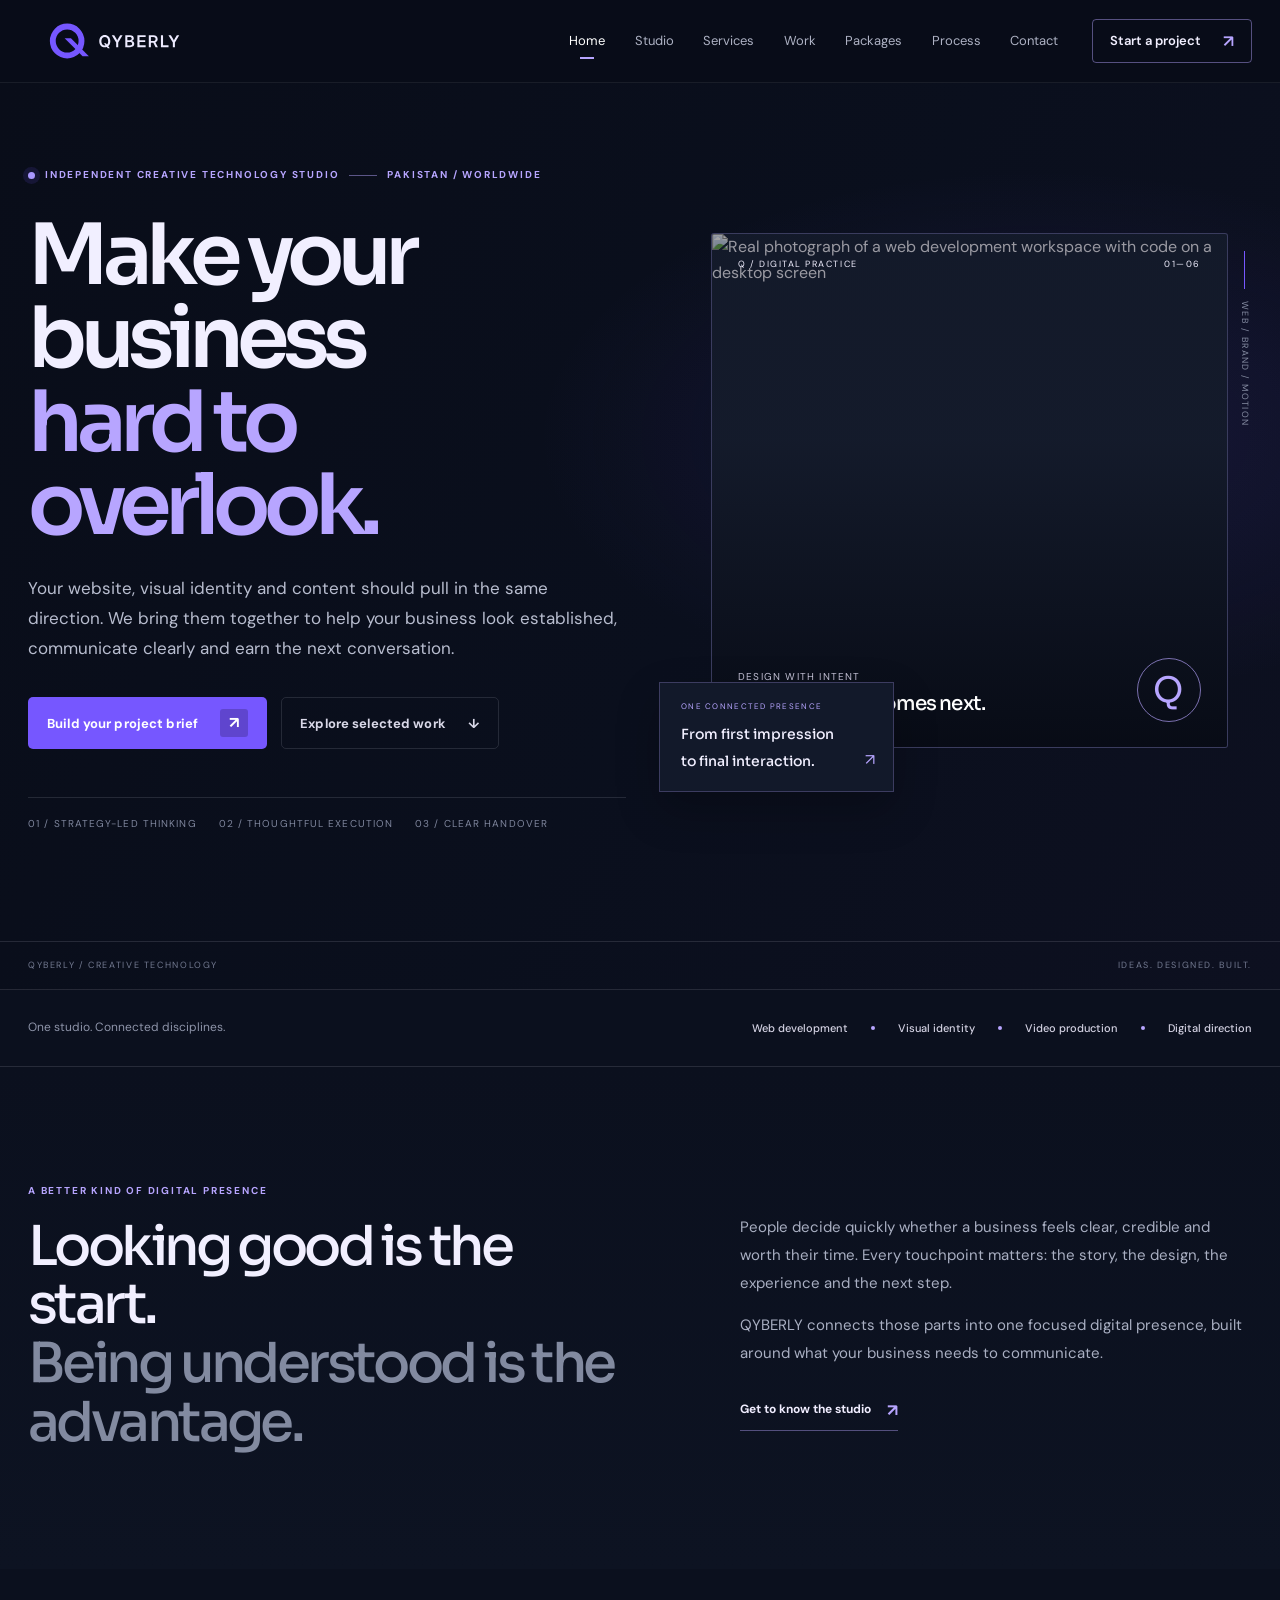
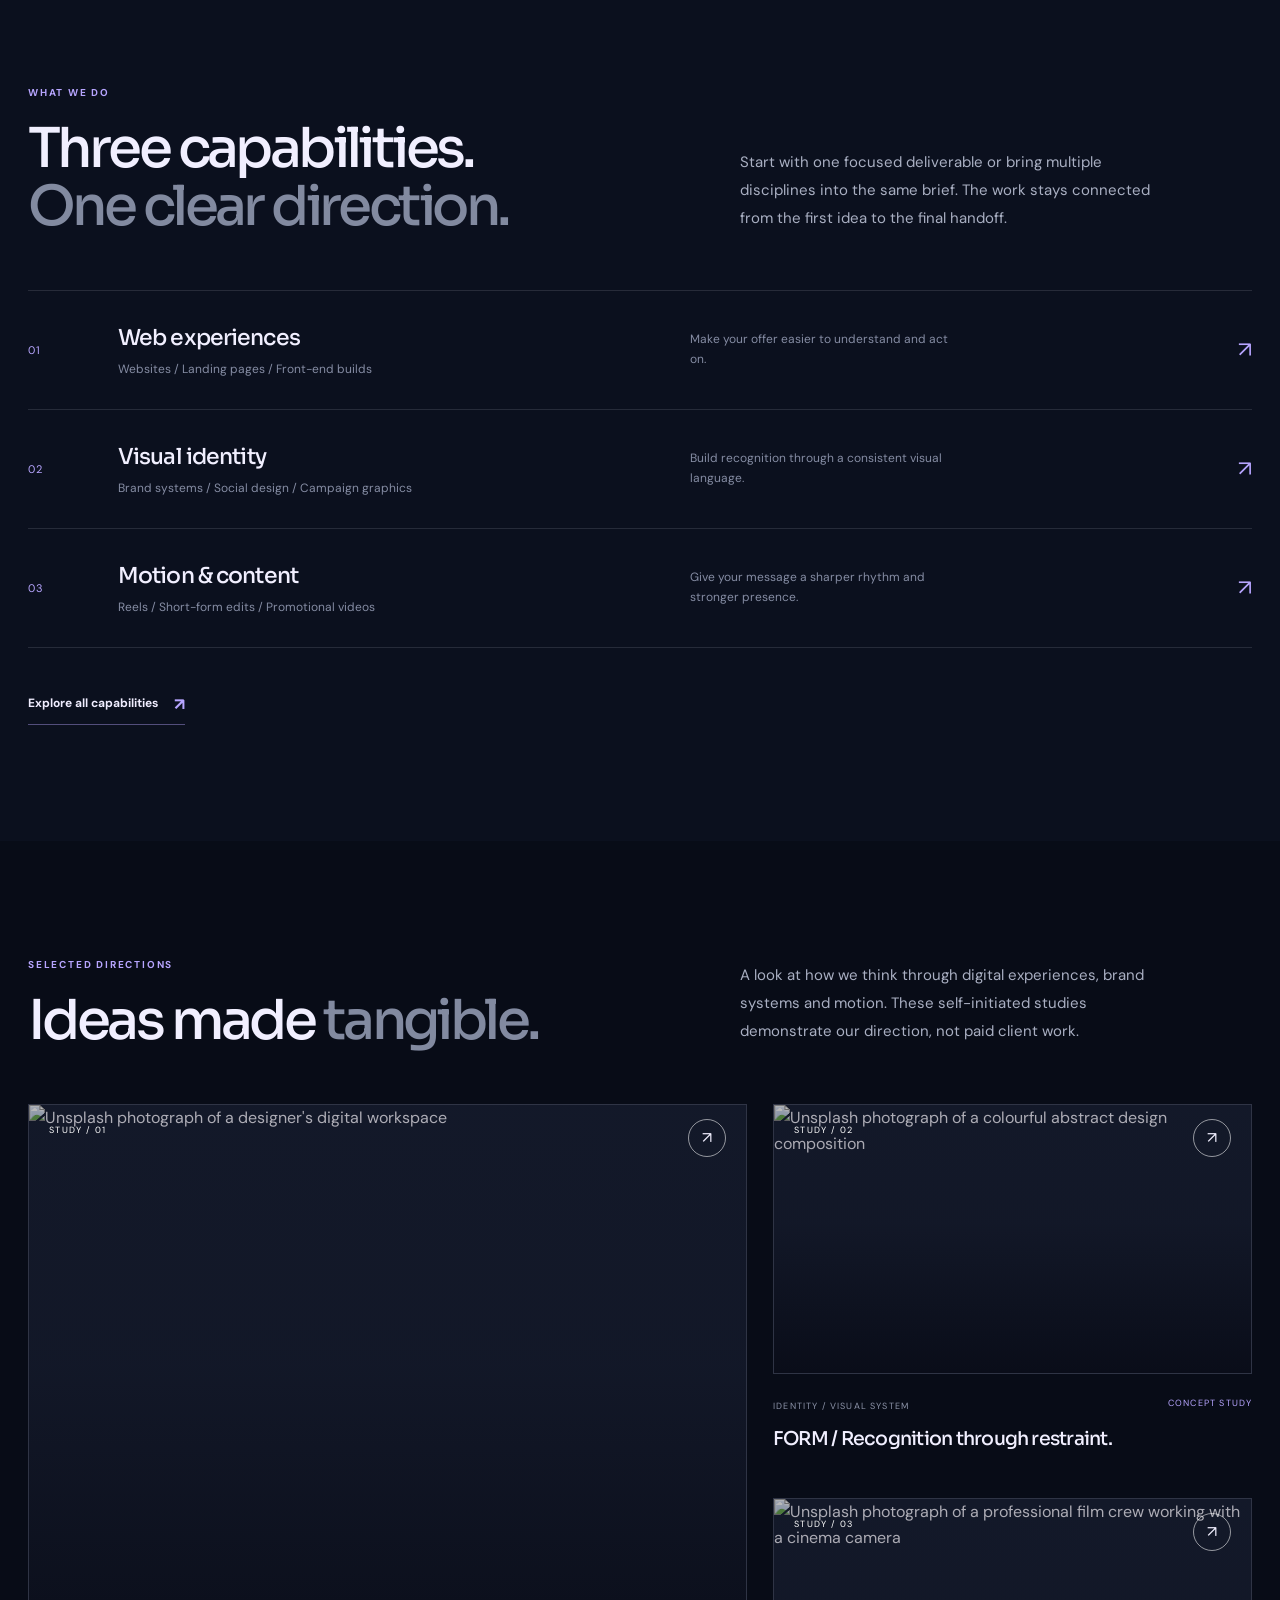
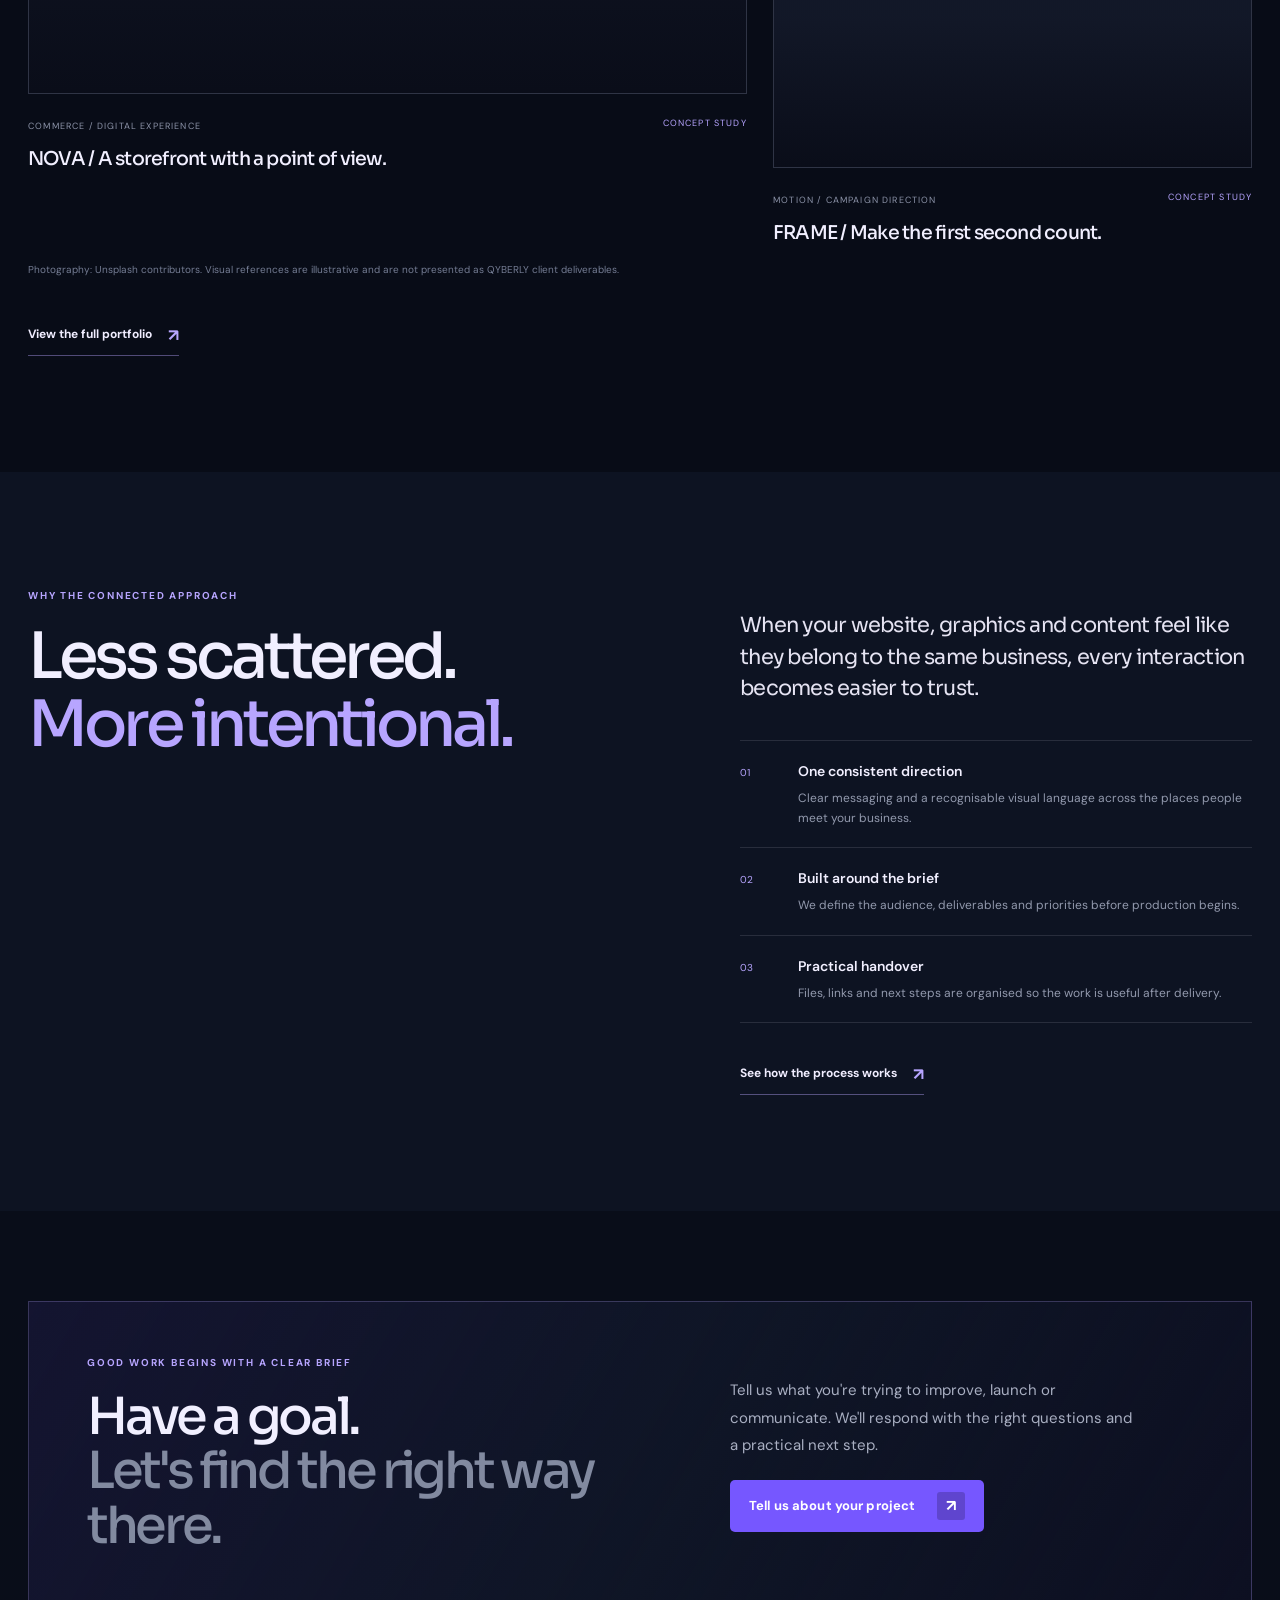
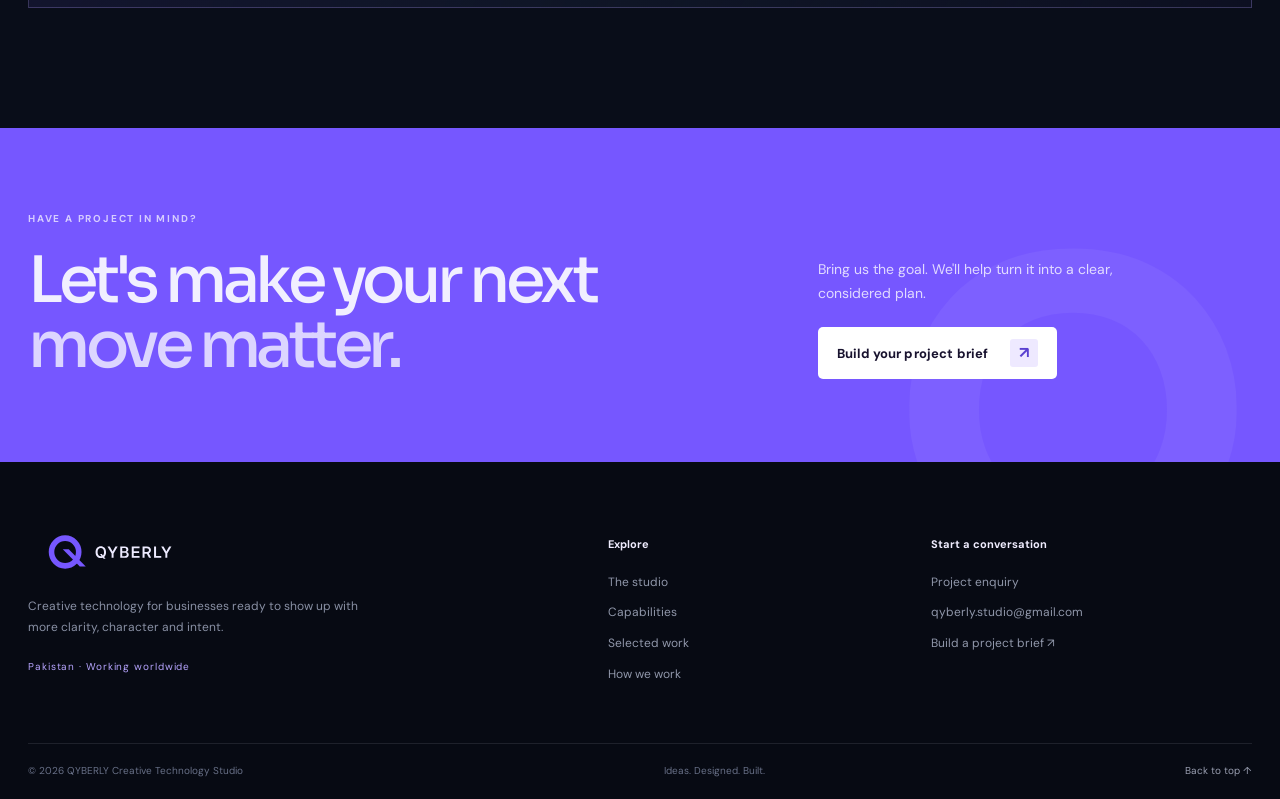
==== commit 8753a429: "Add Packages navigation across QYBERLY pages" ====
--- a/index.html
+++ b/index.html
@@ -26,7 +26,7 @@
   <div class="nav-frame">
     <a class="brand-lockup" href="index.html" aria-label="QYBERLY home"><img src="assets/brand/qyberly-logo.svg" alt="QYBERLY Creative Technology Studio"></a>
     <button class="nav-toggle" type="button" aria-expanded="false" aria-controls="primary-nav" aria-label="Open navigation"><span></span><span></span></button>
-    <nav class="primary-nav" id="primary-nav" aria-label="Primary navigation"><a href="index.html" aria-current="page">Home</a><a href="about.html">Studio</a><a href="services.html">Services</a><a href="portfolio.html">Work</a><a href="process.html">Process</a><a href="contact.html">Contact</a></nav>
+    <nav class="primary-nav" id="primary-nav" aria-label="Primary navigation"><a href="index.html" aria-current="page">Home</a><a href="about.html">Studio</a><a href="services.html">Services</a><a href="portfolio.html">Work</a><a href="packages.html">Packages</a><a href="process.html">Process</a><a href="contact.html">Contact</a></nav>
     <a class="nav-cta" href="contact.html">Start a project <span aria-hidden="true">↗</span></a>
   </div>
 </header>
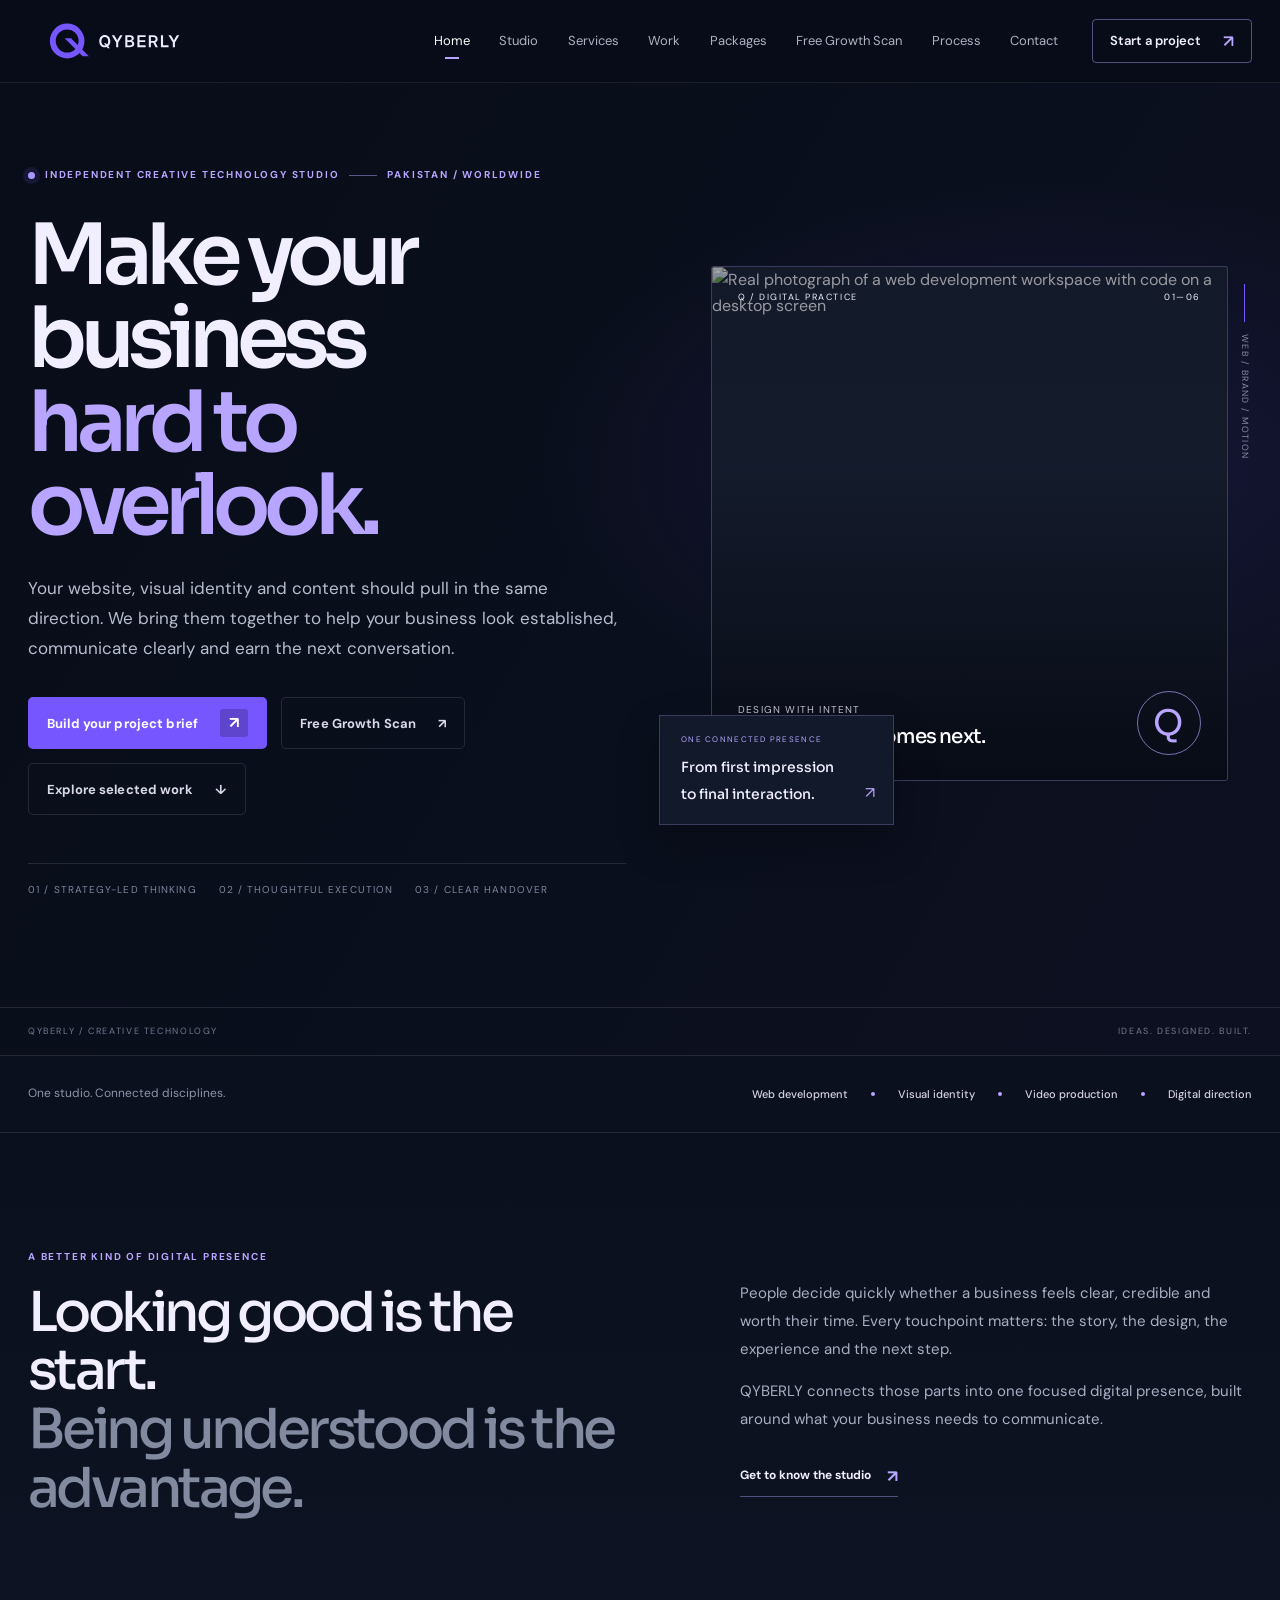
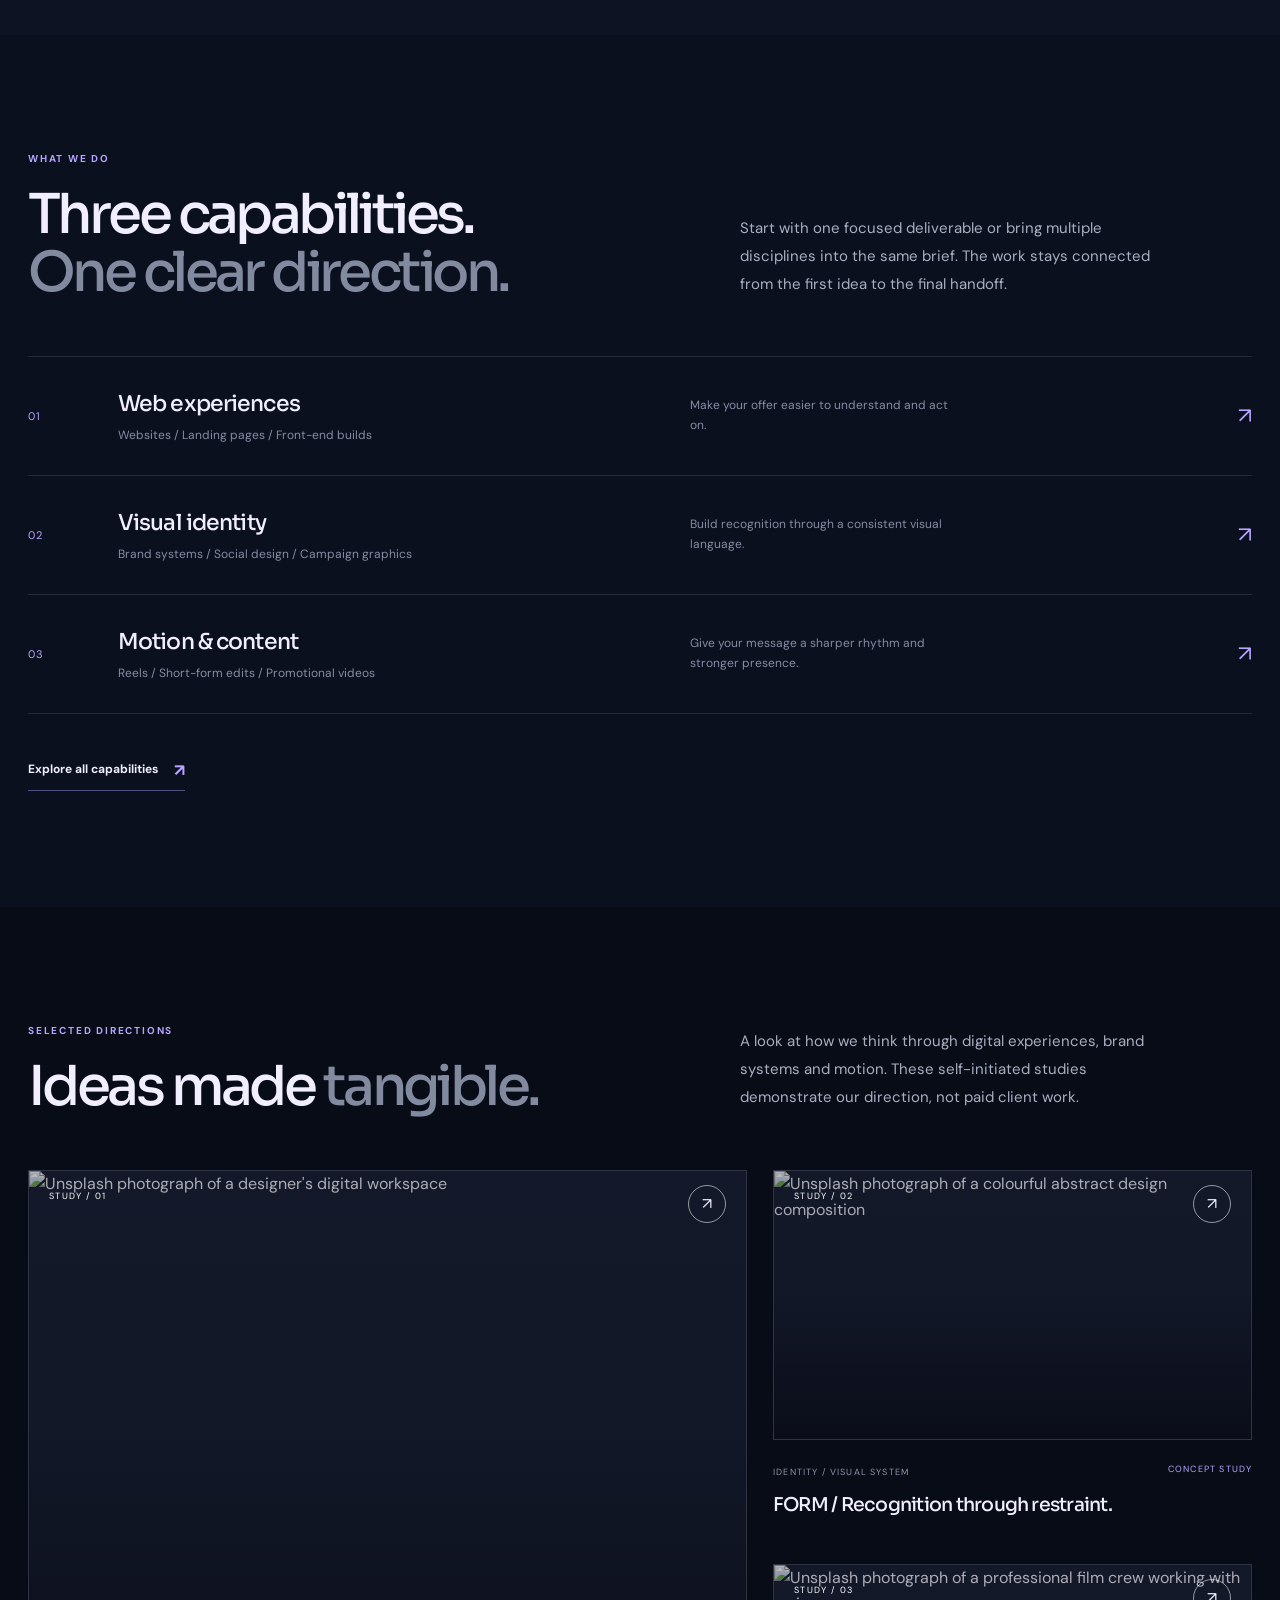
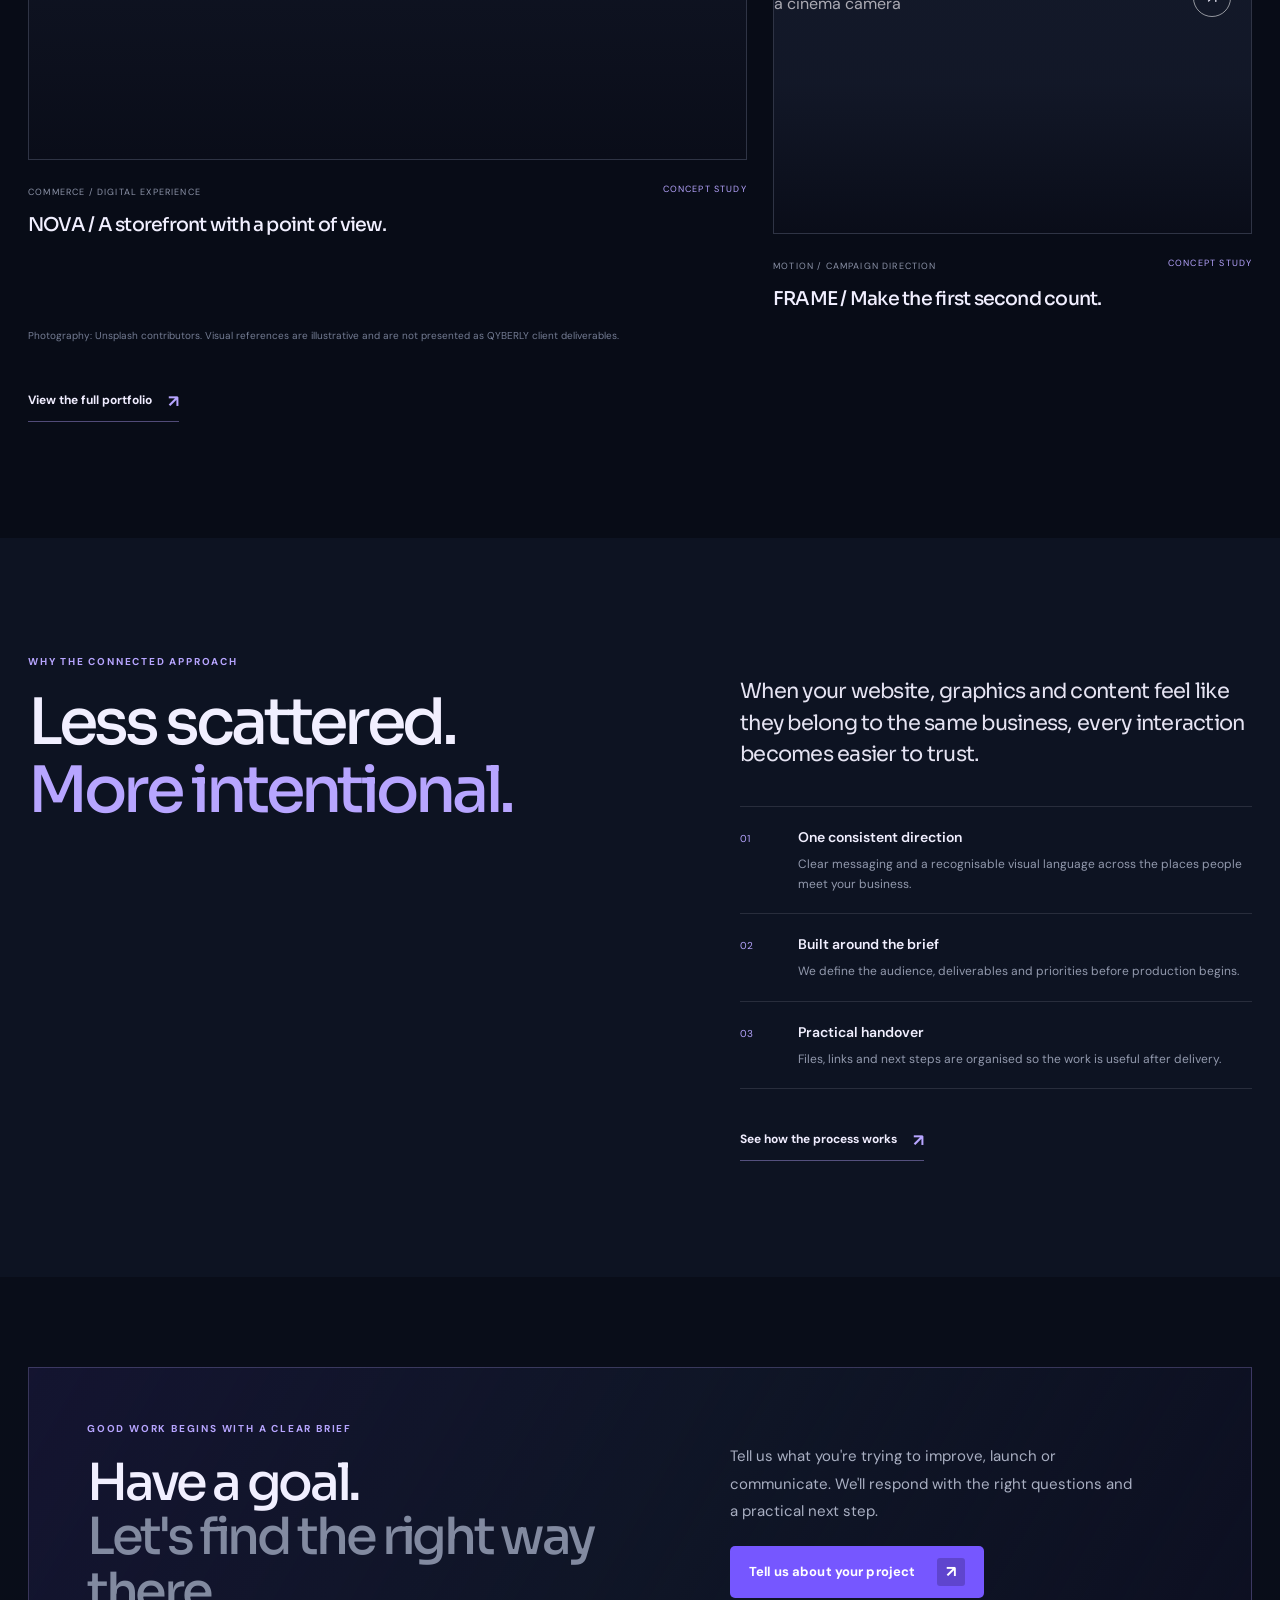
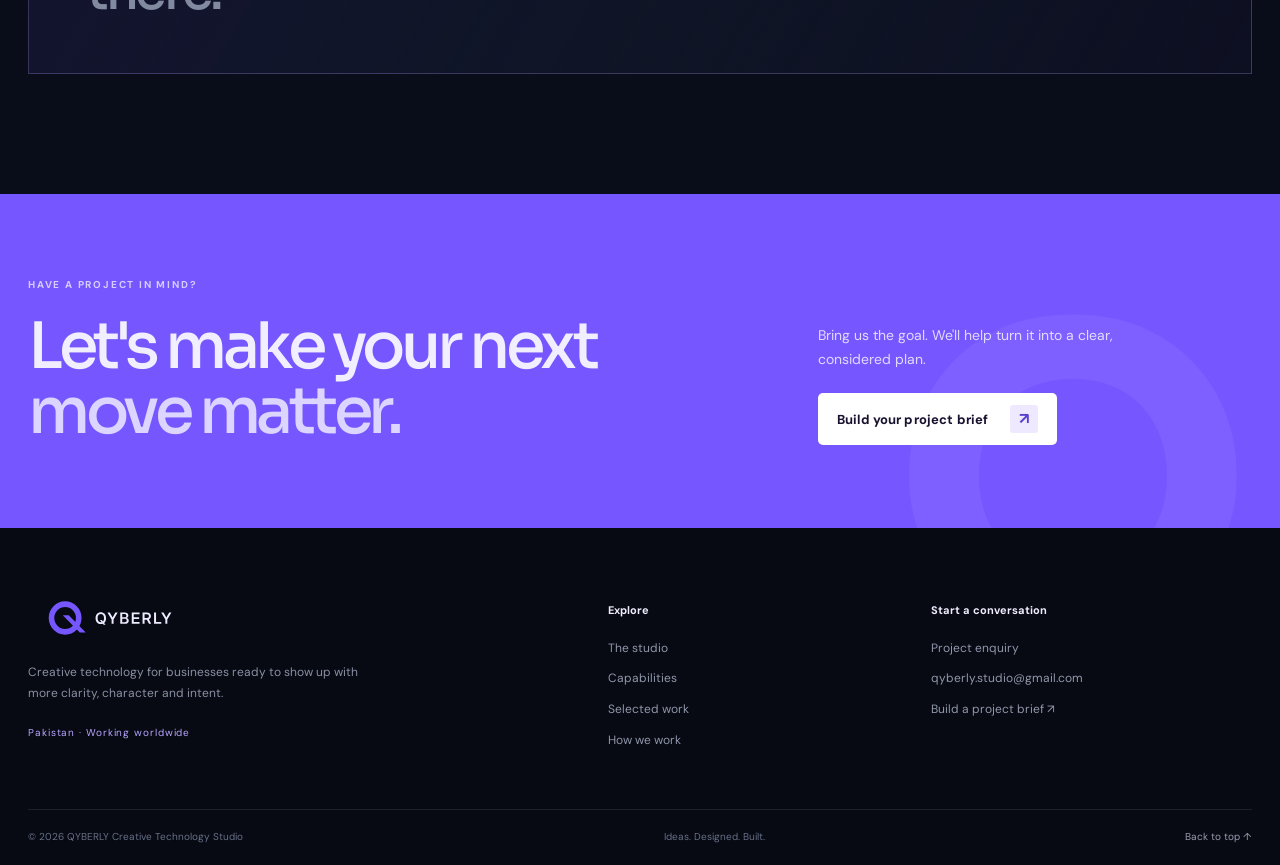
==== commit 682b00f4: "Promote free Growth Scanner from homepage" ====
--- a/index.html
+++ b/index.html
@@ -26,7 +26,7 @@
   <div class="nav-frame">
     <a class="brand-lockup" href="index.html" aria-label="QYBERLY home"><img src="assets/brand/qyberly-logo.svg" alt="QYBERLY Creative Technology Studio"></a>
     <button class="nav-toggle" type="button" aria-expanded="false" aria-controls="primary-nav" aria-label="Open navigation"><span></span><span></span></button>
-    <nav class="primary-nav" id="primary-nav" aria-label="Primary navigation"><a href="index.html" aria-current="page">Home</a><a href="about.html">Studio</a><a href="services.html">Services</a><a href="portfolio.html">Work</a><a href="packages.html">Packages</a><a href="process.html">Process</a><a href="contact.html">Contact</a></nav>
+    <nav class="primary-nav" id="primary-nav" aria-label="Primary navigation"><a href="index.html" aria-current="page">Home</a><a href="about.html">Studio</a><a href="services.html">Services</a><a href="portfolio.html">Work</a><a href="packages.html">Packages</a><a href="growth-scanner.html">Free Growth Scan</a><a href="process.html">Process</a><a href="contact.html">Contact</a></nav>
     <a class="nav-cta" href="contact.html">Start a project <span aria-hidden="true">↗</span></a>
   </div>
 </header>
@@ -37,7 +37,7 @@
       <div class="hero-kicker"><span class="status-dot"></span> Independent creative technology studio <span class="kicker-line"></span> Pakistan / Worldwide</div>
       <h1>Make your business<br><span class="type-accent">hard to overlook.</span></h1>
       <p class="hero-lead">Your website, visual identity and content should pull in the same direction. We bring them together to help your business look established, communicate clearly and earn the next conversation.</p>
-      <div class="hero-actions"><a class="button button-primary" href="contact.html">Build your project brief <span class="button-arrow">↗</span></a><a class="button button-quiet" href="portfolio.html">Explore selected work <span aria-hidden="true">↓</span></a></div>
+      <div class="hero-actions"><a class="button button-primary" href="contact.html">Build your project brief <span class="button-arrow">↗</span></a><a class="button button-quiet" href="growth-scanner.html">Free Growth Scan <span aria-hidden="true">↗</span></a><a class="button button-quiet" href="portfolio.html">Explore selected work <span aria-hidden="true">↓</span></a></div>
       <div class="hero-proof"><span>01 / Strategy-led thinking</span><span>02 / Thoughtful execution</span><span>03 / Clear handover</span></div>
     </div>
     <div class="hero-art" data-reveal data-delay="120">
